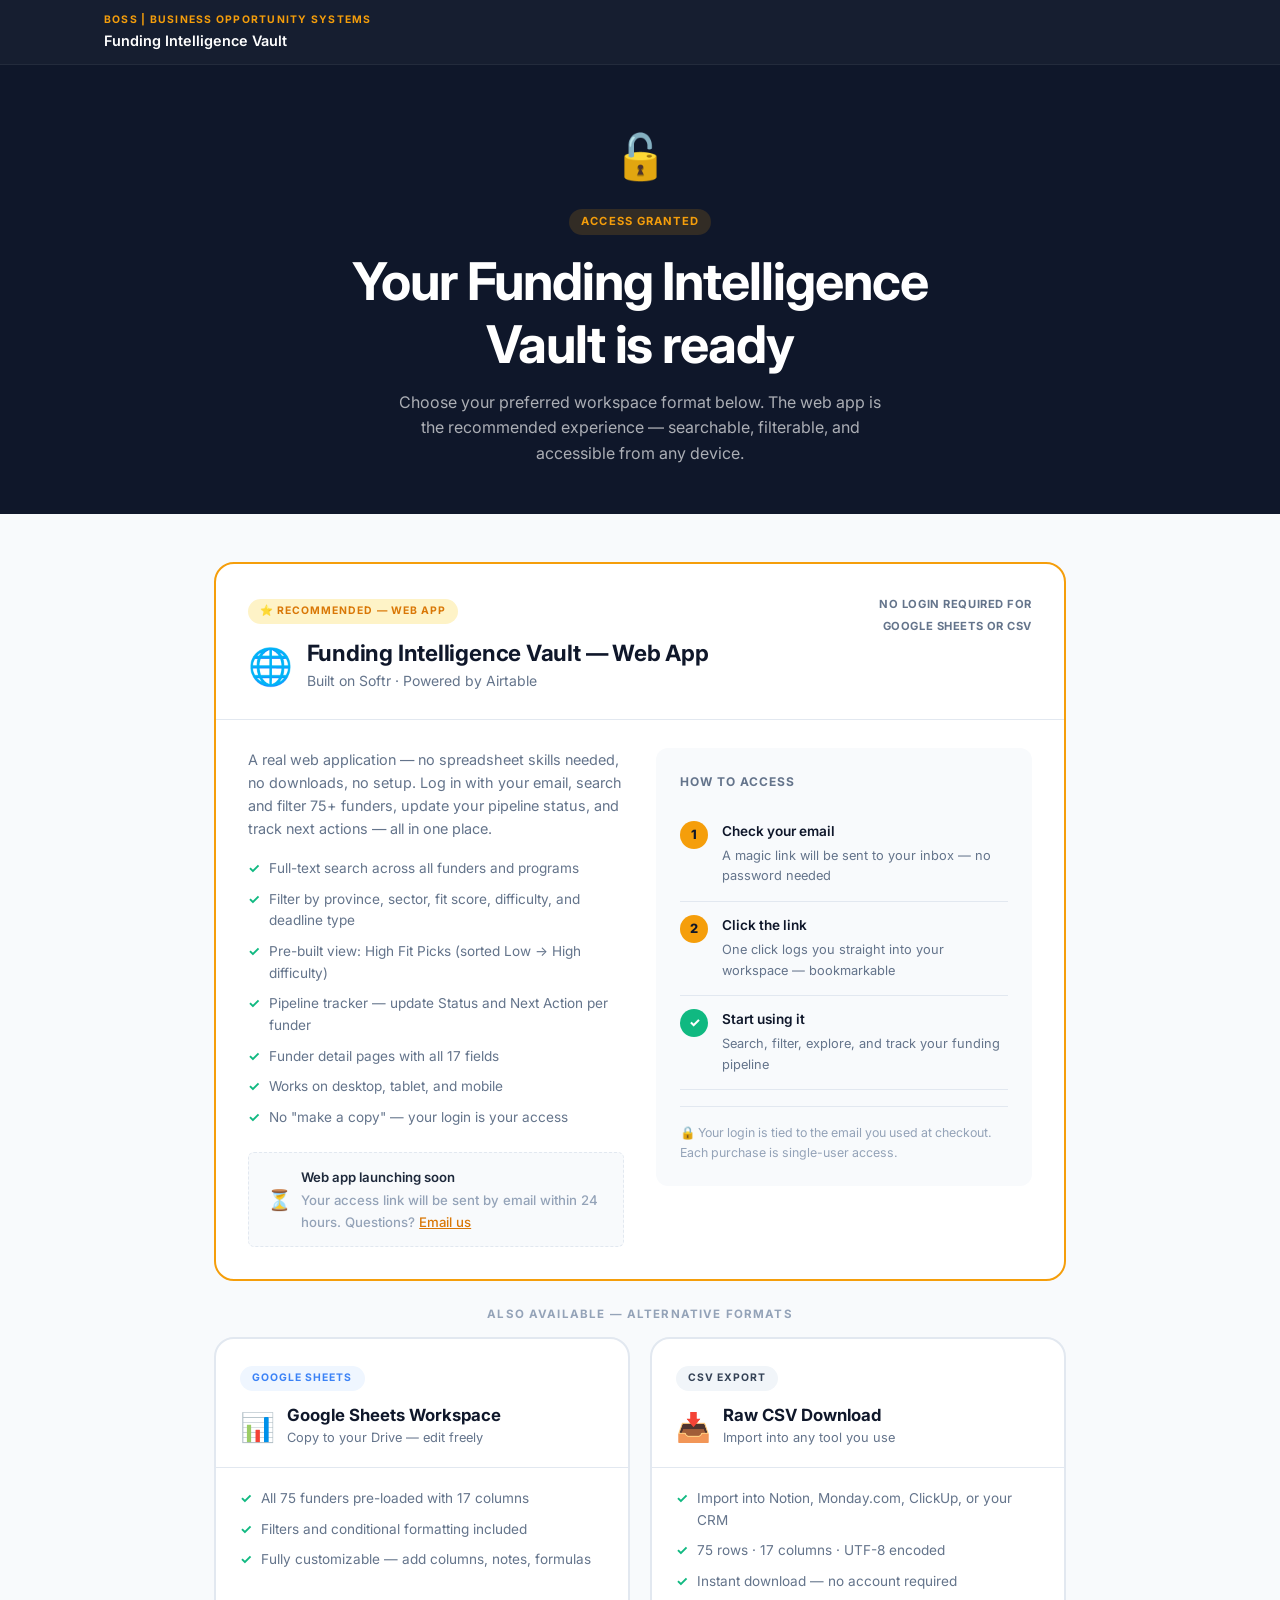
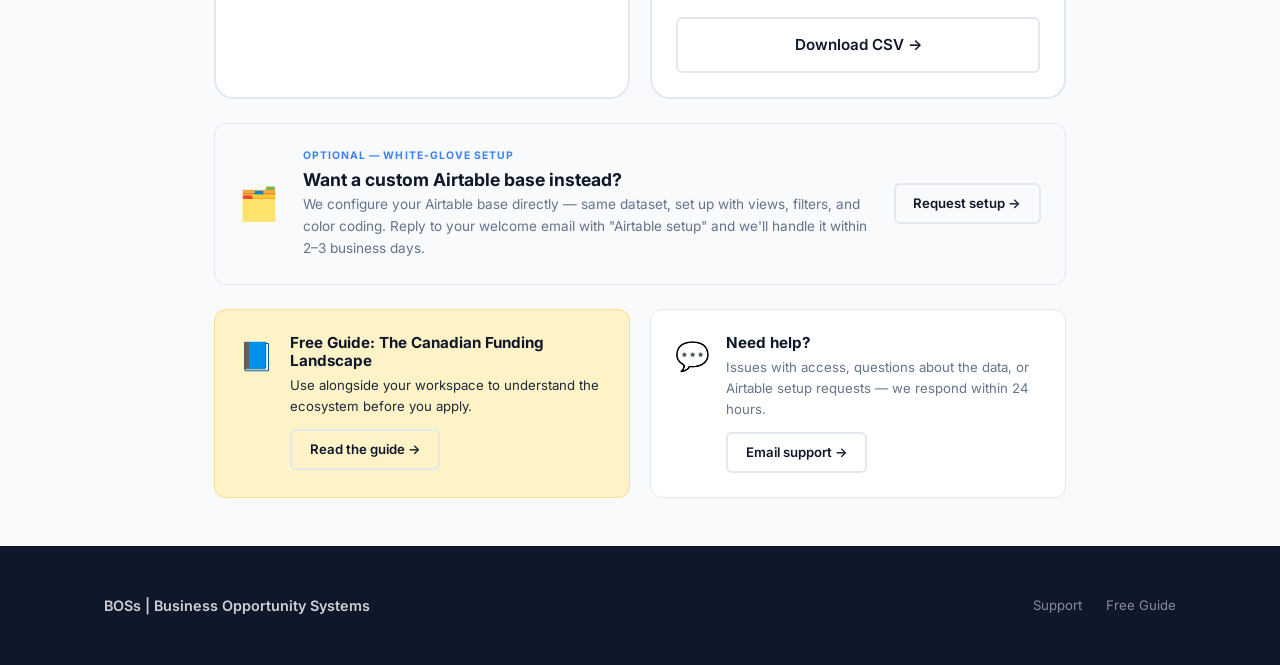
==== customer-start.html @ de68465b "Initial launch: Funding Intelligence Vault — Early Access Complete static site for BOSs | Business O" ====
<!DOCTYPE html>
<html lang="en">
<head>
  <meta charset="UTF-8" />
  <meta name="viewport" content="width=device-width, initial-scale=1.0" />
  <title>Your Workspace — Funding Intelligence Vault | BOSs</title>
  <meta name="robots" content="noindex" />
  <link rel="preconnect" href="https://fonts.googleapis.com" />
  <link rel="preconnect" href="https://fonts.gstatic.com" crossorigin />
  <link href="https://fonts.googleapis.com/css2?family=Inter:wght@400;500;600;700;800&display=swap" rel="stylesheet" />
  <link rel="stylesheet" href="assets/style.css" />
  <style>
    .access-card {
      background: #fff;
      border-radius: var(--radius-lg);
      border: 2px solid var(--border);
      overflow: hidden;
      transition: box-shadow .2s ease, transform .2s ease;
    }
    .access-card:hover { box-shadow: var(--shadow-lg); transform: translateY(-2px); }
    .access-card.featured { border-color: var(--amber); }
    .access-card-header {
      padding: 2rem 2rem 1.5rem;
      border-bottom: 1px solid var(--border);
    }
    .access-card-body { padding: 1.75rem 2rem 2rem; }
    .platform-tag {
      display: inline-flex;
      align-items: center;
      gap: .4rem;
      font-size: .65rem;
      font-weight: 700;
      letter-spacing: .1em;
      text-transform: uppercase;
      padding: .25rem .75rem;
      border-radius: 100px;
      margin-bottom: .85rem;
    }
    .tag-primary   { background: var(--amber-lt); color: var(--amber-dk); }
    .tag-secondary { background: #EFF6FF; color: var(--blue); }
    .tag-backup    { background: #F1F5F9; color: var(--navy-soft); }
    .feature-list {
      display: flex;
      flex-direction: column;
      gap: .55rem;
      margin: 1.1rem 0 1.5rem;
    }
    .feature-list li {
      display: flex;
      align-items: flex-start;
      gap: .55rem;
      font-size: .85rem;
      color: var(--muted);
      list-style: none;
    }
    .feature-list li::before {
      content: '✓';
      color: var(--green);
      font-weight: 700;
      flex-shrink: 0;
    }
    .step-badge {
      display: inline-flex;
      align-items: center;
      justify-content: center;
      width: 28px; height: 28px;
      border-radius: 50%;
      font-size: .8rem;
      font-weight: 800;
      flex-shrink: 0;
    }
    .how-step {
      display: flex;
      align-items: flex-start;
      gap: .85rem;
      padding: .85rem 0;
      border-bottom: 1px solid var(--border);
    }
    .how-step:last-child { border-bottom: none; }
    .coming-soon-state {
      display: none;
      align-items: center;
      gap: .6rem;
      padding: .85rem 1.1rem;
      background: var(--bg);
      border: 1.5px dashed var(--border);
      border-radius: var(--radius-sm);
      font-size: .825rem;
      color: var(--light);
      font-weight: 500;
    }
  </style>
</head>
<body id="customer-start-page">

<!-- Nav -->
<nav class="nav">
  <div class="container nav-inner">
    <a href="index.html" class="nav-brand">
      <span class="nav-brand-name">BOSs | Business Opportunity Systems</span>
      <span class="nav-product">Funding Intelligence Vault</span>
    </a>
  </div>
</nav>

<!-- Hero -->
<section style="background:var(--navy); padding:3.5rem 0 3rem; text-align:center;">
  <div class="container" style="max-width:680px;">
    <div style="font-size:2.75rem; margin-bottom:1rem;">🔓</div>
    <div class="label" style="background:rgba(245,158,11,.15); color:var(--amber);">Access granted</div>
    <h1 style="color:#fff; margin-bottom:.85rem;">Your Funding Intelligence Vault is ready</h1>
    <p style="color:rgba(255,255,255,.65); font-size:1rem; max-width:500px; margin:0 auto;">
      Choose your preferred workspace format below. The web app is the recommended experience — searchable, filterable, and accessible from any device.
    </p>
  </div>
</section>

<!-- Access options -->
<section class="section-sm">
  <div class="container" style="max-width:900px;">

    <!-- ── PRIMARY: Softr Web App ──────────────────────────── -->
    <div id="softr-option" class="access-card featured" style="margin-bottom:1.5rem;">
      <div class="access-card-header">
        <div style="display:flex; align-items:flex-start; justify-content:space-between; gap:1rem; flex-wrap:wrap;">
          <div>
            <span class="platform-tag tag-primary">⭐ Recommended — Web App</span>
            <div style="display:flex; align-items:center; gap:.85rem;">
              <span style="font-size:2.25rem;">🌐</span>
              <div>
                <h2 style="margin:0; font-size:1.4rem;">Funding Intelligence Vault — Web App</h2>
                <p style="margin:.2rem 0 0; font-size:.875rem;">Built on Softr · Powered by Airtable</p>
              </div>
            </div>
          </div>
          <div style="text-align:right; flex-shrink:0;">
            <div style="font-size:.7rem; font-weight:700; color:var(--muted); letter-spacing:.05em; text-transform:uppercase; margin-bottom:.2rem;">No login required for</div>
            <div style="font-size:.7rem; font-weight:700; color:var(--muted); letter-spacing:.05em; text-transform:uppercase;">Google Sheets or CSV</div>
          </div>
        </div>
      </div>
      <div class="access-card-body">
        <div style="display:grid; grid-template-columns:1fr 1fr; gap:2rem; align-items:start;">
          <div>
            <p style="font-size:.9rem; margin-bottom:1rem;">A real web application — no spreadsheet skills needed, no downloads, no setup. Log in with your email, search and filter 75+ funders, update your pipeline status, and track next actions — all in one place.</p>
            <ul class="feature-list">
              <li>Full-text search across all funders and programs</li>
              <li>Filter by province, sector, fit score, difficulty, and deadline type</li>
              <li>Pre-built view: High Fit Picks (sorted Low → High difficulty)</li>
              <li>Pipeline tracker — update Status and Next Action per funder</li>
              <li>Funder detail pages with all 17 fields</li>
              <li>Works on desktop, tablet, and mobile</li>
              <li>No "make a copy" — your login is your access</li>
            </ul>

            <!-- App URL button — shown when configured -->
            <div id="softr-btn-wrap" data-optional style="display:none;">
              <a id="softr-btn" href="#" class="btn btn-primary btn-lg" style="width:100%; justify-content:center;" data-config-href="softrAppUrl" data-external>
                Open Web App →
              </a>
            </div>

            <!-- Coming soon state — shown when not yet configured -->
            <div id="softr-coming-soon" class="coming-soon-state" style="display:flex;">
              <span style="font-size:1.25rem;">⏳</span>
              <div>
                <div style="font-weight:600; color:var(--navy-mid); margin-bottom:.15rem;">Web app launching soon</div>
                <div>Your access link will be sent by email within 24 hours. Questions? <a href="mailto:subscribe@itsdigitally.com" style="color:var(--amber-dk); text-decoration:underline;">Email us</a></div>
              </div>
            </div>
          </div>

          <!-- How it works -->
          <div style="background:var(--bg); border-radius:var(--radius); padding:1.5rem;">
            <div style="font-size:.75rem; font-weight:700; letter-spacing:.08em; text-transform:uppercase; color:var(--muted); margin-bottom:1rem;">How to access</div>
            <div class="how-step">
              <div class="step-badge" style="background:var(--amber); color:var(--navy);">1</div>
              <div>
                <div style="font-size:.85rem; font-weight:600; color:var(--navy); margin-bottom:.2rem;">Check your email</div>
                <div style="font-size:.8rem; color:var(--muted);">A magic link will be sent to your inbox — no password needed</div>
              </div>
            </div>
            <div class="how-step">
              <div class="step-badge" style="background:var(--amber); color:var(--navy);">2</div>
              <div>
                <div style="font-size:.85rem; font-weight:600; color:var(--navy); margin-bottom:.2rem;">Click the link</div>
                <div style="font-size:.8rem; color:var(--muted);">One click logs you straight into your workspace — bookmarkable</div>
              </div>
            </div>
            <div class="how-step">
              <div class="step-badge" style="background:var(--green); color:#fff;">✓</div>
              <div>
                <div style="font-size:.85rem; font-weight:600; color:var(--navy); margin-bottom:.2rem;">Start using it</div>
                <div style="font-size:.8rem; color:var(--muted);">Search, filter, explore, and track your funding pipeline</div>
              </div>
            </div>
            <div style="margin-top:1rem; padding-top:1rem; border-top:1px solid var(--border); font-size:.775rem; color:var(--light);">
              🔒 Your login is tied to the email you used at checkout. Each purchase is single-user access.
            </div>
          </div>
        </div>
      </div>
    </div>

    <!-- ── SECONDARY OPTIONS ─────────────────────────────── -->
    <div style="margin-bottom:.85rem;">
      <div style="font-size:.72rem; font-weight:700; letter-spacing:.1em; text-transform:uppercase; color:var(--light); text-align:center;">
        Also available — alternative formats
      </div>
    </div>

    <div class="grid-2" style="gap:1.25rem; margin-bottom:1.5rem;">

      <!-- Google Sheets -->
      <div class="access-card" data-optional>
        <div class="access-card-header" style="padding:1.5rem 1.5rem 1.1rem;">
          <span class="platform-tag tag-secondary">Google Sheets</span>
          <div style="display:flex; align-items:center; gap:.75rem;">
            <span style="font-size:1.75rem;">📊</span>
            <div>
              <h3 style="margin:0; font-size:1.05rem;">Google Sheets Workspace</h3>
              <p style="margin:.15rem 0 0; font-size:.8rem;">Copy to your Drive — edit freely</p>
            </div>
          </div>
        </div>
        <div class="access-card-body" style="padding:1.25rem 1.5rem 1.5rem;">
          <ul class="feature-list" style="margin-top:0;">
            <li>All 75 funders pre-loaded with 17 columns</li>
            <li>Filters and conditional formatting included</li>
            <li>Fully customizable — add columns, notes, formulas</li>
          </ul>
          <div data-optional>
            <a id="sheets-btn" href="#" class="btn btn-secondary btn-full" data-config-href="sheetsTemplateUrl" data-external>
              Open Google Sheets →
            </a>
            <div class="coming-soon-label hidden" style="text-align:center; margin-top:.5rem;">Link coming soon — check email</div>
          </div>
        </div>
      </div>

      <!-- CSV -->
      <div class="access-card">
        <div class="access-card-header" style="padding:1.5rem 1.5rem 1.1rem;">
          <span class="platform-tag tag-backup">CSV Export</span>
          <div style="display:flex; align-items:center; gap:.75rem;">
            <span style="font-size:1.75rem;">📥</span>
            <div>
              <h3 style="margin:0; font-size:1.05rem;">Raw CSV Download</h3>
              <p style="margin:.15rem 0 0; font-size:.8rem;">Import into any tool you use</p>
            </div>
          </div>
        </div>
        <div class="access-card-body" style="padding:1.25rem 1.5rem 1.5rem;">
          <ul class="feature-list" style="margin-top:0;">
            <li>Import into Notion, Monday.com, ClickUp, or your CRM</li>
            <li>75 rows · 17 columns · UTF-8 encoded</li>
            <li>Instant download — no account required</li>
          </ul>
          <a href="funding-intelligence-vault-template.csv" class="btn btn-secondary btn-full" data-csv-download download>
            Download CSV →
          </a>
        </div>
      </div>
    </div>

    <!-- Airtable white-glove -->
    <div style="background:var(--bg); border:1px solid var(--border); border-radius:var(--radius); padding:1.5rem; display:flex; gap:1.5rem; align-items:center; flex-wrap:wrap; margin-bottom:1.5rem;">
      <div style="font-size:2rem; flex-shrink:0;">🗂️</div>
      <div style="flex:1; min-width:200px;">
        <div style="font-size:.65rem; font-weight:700; letter-spacing:.1em; text-transform:uppercase; color:var(--blue); margin-bottom:.25rem;">Optional — White-Glove Setup</div>
        <h4 style="margin-bottom:.3rem;">Want a custom Airtable base instead?</h4>
        <p style="font-size:.85rem; margin:0;">We configure your Airtable base directly — same dataset, set up with views, filters, and color coding. Reply to your welcome email with "Airtable setup" and we'll handle it within 2–3 business days.</p>
      </div>
      <a href="mailto:subscribe@itsdigitally.com?subject=Airtable%20Setup%20Request" class="btn btn-secondary btn-sm" style="flex-shrink:0;" data-external>Request setup →</a>
    </div>

    <!-- Free guide + support -->
    <div class="grid-2" style="gap:1.25rem;">
      <div style="background:var(--amber-lt); border:1px solid rgba(245,158,11,.25); border-radius:var(--radius); padding:1.5rem; display:flex; gap:1rem; align-items:flex-start;">
        <span style="font-size:1.75rem; flex-shrink:0;">📘</span>
        <div>
          <h4 style="margin-bottom:.3rem; font-size:.95rem;">Free Guide: The Canadian Funding Landscape</h4>
          <p style="font-size:.825rem; color:var(--navy-mid); margin-bottom:.75rem;">Use alongside your workspace to understand the ecosystem before you apply.</p>
          <a href="guide-full.html" class="btn btn-secondary btn-sm">Read the guide →</a>
        </div>
      </div>
      <div style="background:#fff; border:1px solid var(--border); border-radius:var(--radius); padding:1.5rem; display:flex; gap:1rem; align-items:flex-start;">
        <span style="font-size:1.75rem; flex-shrink:0;">💬</span>
        <div>
          <h4 style="margin-bottom:.3rem; font-size:.95rem;">Need help?</h4>
          <p style="font-size:.825rem; margin-bottom:.75rem;">Issues with access, questions about the data, or Airtable setup requests — we respond within 24 hours.</p>
          <a href="mailto:subscribe@itsdigitally.com" class="btn btn-secondary btn-sm" data-external>Email support →</a>
        </div>
      </div>
    </div>

  </div>
</section>

<!-- Footer -->
<footer class="footer">
  <div class="container footer-inner">
    <div class="footer-brand">BOSs | Business Opportunity Systems</div>
    <div class="footer-links">
      <a href="mailto:subscribe@itsdigitally.com">Support</a>
      <a href="guide-full.html">Free Guide</a>
    </div>
  </div>
</footer>

<script src="config.js"></script>
<script src="assets/site.js"></script>
<script>
  // Softr-specific UI logic
  (function () {
    document.addEventListener('DOMContentLoaded', function () {
      const url = typeof SITE_CONFIG !== 'undefined' ? SITE_CONFIG.softrAppUrl : '';
      const btnWrap = document.getElementById('softr-btn-wrap');
      const comingSoon = document.getElementById('softr-coming-soon');

      if (url && url.trim() !== '') {
        // Show the button, hide coming soon
        if (btnWrap) btnWrap.style.display = 'block';
        if (comingSoon) comingSoon.style.display = 'none';
        const btn = document.getElementById('softr-btn');
        if (btn) {
          btn.href = url;
          btn.setAttribute('target', '_blank');
          btn.setAttribute('rel', 'noopener noreferrer');
        }
      } else {
        // Show coming soon, hide button
        if (btnWrap) btnWrap.style.display = 'none';
        if (comingSoon) comingSoon.style.display = 'flex';
      }

      // Google Sheets button
      const sheetsUrl = typeof SITE_CONFIG !== 'undefined' ? SITE_CONFIG.sheetsTemplateUrl : '';
      const sheetsBtn = document.getElementById('sheets-btn');
      if (sheetsBtn) {
        if (sheetsUrl && sheetsUrl.trim() !== '') {
          sheetsBtn.href = sheetsUrl;
          sheetsBtn.setAttribute('target', '_blank');
          sheetsBtn.classList.remove('hidden');
          sheetsBtn.nextElementSibling?.classList.add('hidden');
        } else {
          sheetsBtn.classList.add('hidden');
          sheetsBtn.nextElementSibling?.classList.remove('hidden');
        }
      }
    });
  })();
</script>
</body>
</html>
---- assets/style.css ----
/* =========================================================
   BOSs | Funding Intelligence Vault — Design System
   ========================================================= */

/* ── Reset & Base ── */
*, *::before, *::after { box-sizing: border-box; margin: 0; padding: 0; }

:root {
  --navy:      #0F172A;
  --navy-mid:  #1E293B;
  --navy-soft: #334155;
  --amber:     #F59E0B;
  --amber-dk:  #D97706;
  --amber-lt:  #FEF3C7;
  --blue:      #3B82F6;
  --blue-dk:   #1D4ED8;
  --green:     #10B981;
  --red:       #EF4444;
  --bg:        #F8FAFC;
  --bg-white:  #FFFFFF;
  --card:      #FFFFFF;
  --border:    #E2E8F0;
  --text:      #1E293B;
  --muted:     #64748B;
  --light:     #94A3B8;

  --radius-sm: 6px;
  --radius:    12px;
  --radius-lg: 20px;
  --shadow-sm: 0 1px 3px rgba(0,0,0,.08), 0 1px 2px rgba(0,0,0,.06);
  --shadow:    0 4px 6px rgba(0,0,0,.07), 0 2px 4px rgba(0,0,0,.06);
  --shadow-md: 0 10px 15px rgba(0,0,0,.07), 0 4px 6px rgba(0,0,0,.05);
  --shadow-lg: 0 20px 25px rgba(0,0,0,.08), 0 10px 10px rgba(0,0,0,.04);

  --font-sans: 'Inter', -apple-system, BlinkMacSystemFont, 'Segoe UI', sans-serif;
  --max-w:     1120px;
  --transition: .2s ease;
}

html { scroll-behavior: smooth; font-size: 16px; }

body {
  font-family: var(--font-sans);
  color: var(--text);
  background: var(--bg);
  line-height: 1.6;
  -webkit-font-smoothing: antialiased;
}

img { max-width: 100%; display: block; }
a { color: inherit; text-decoration: none; }

/* ── Typography ── */
h1, h2, h3, h4, h5 {
  font-weight: 700;
  line-height: 1.2;
  color: var(--navy);
}
h1 { font-size: clamp(2rem, 5vw, 3.25rem); letter-spacing: -.02em; }
h2 { font-size: clamp(1.5rem, 3.5vw, 2.25rem); letter-spacing: -.01em; }
h3 { font-size: clamp(1.15rem, 2.5vw, 1.5rem); }
h4 { font-size: 1.1rem; }
p  { color: var(--muted); }

.text-center { text-align: center; }
.text-white  { color: #fff !important; }
.text-navy   { color: var(--navy); }
.text-amber  { color: var(--amber-dk); }
.text-green  { color: var(--green); }
.text-muted  { color: var(--muted); }

.label {
  display: inline-block;
  font-size: .7rem;
  font-weight: 700;
  letter-spacing: .1em;
  text-transform: uppercase;
  color: var(--amber-dk);
  background: var(--amber-lt);
  padding: .25rem .75rem;
  border-radius: 100px;
  margin-bottom: 1rem;
}

/* ── Layout ── */
.container { width: 100%; max-width: var(--max-w); margin: 0 auto; padding: 0 1.5rem; }
.section   { padding: 5rem 0; }
.section-sm { padding: 3rem 0; }

.grid-2 { display: grid; grid-template-columns: repeat(2, 1fr); gap: 2rem; }
.grid-3 { display: grid; grid-template-columns: repeat(3, 1fr); gap: 1.5rem; }
.grid-4 { display: grid; grid-template-columns: repeat(4, 1fr); gap: 1.25rem; }

@media (max-width: 900px) {
  .grid-4 { grid-template-columns: repeat(2, 1fr); }
  .grid-3 { grid-template-columns: repeat(2, 1fr); }
}
@media (max-width: 640px) {
  .grid-2, .grid-3, .grid-4 { grid-template-columns: 1fr; }
  .section { padding: 3.5rem 0; }
}

/* ── Nav ── */
.nav {
  position: sticky;
  top: 0;
  z-index: 100;
  background: rgba(15,23,42,.97);
  backdrop-filter: blur(12px);
  border-bottom: 1px solid rgba(255,255,255,.06);
}
.nav-inner {
  display: flex;
  align-items: center;
  justify-content: space-between;
  height: 64px;
}
.nav-brand {
  display: flex;
  flex-direction: column;
  gap: 1px;
}
.nav-brand-name {
  font-size: .65rem;
  font-weight: 700;
  letter-spacing: .12em;
  text-transform: uppercase;
  color: var(--amber);
}
.nav-product {
  font-size: .9rem;
  font-weight: 600;
  color: #fff;
}
.nav-links {
  display: flex;
  gap: 2rem;
  list-style: none;
}
.nav-links a {
  font-size: .85rem;
  font-weight: 500;
  color: rgba(255,255,255,.7);
  transition: color var(--transition);
}
.nav-links a:hover { color: #fff; }
.nav-cta {
  font-size: .85rem;
  font-weight: 600;
  color: var(--navy) !important;
  background: var(--amber);
  padding: .5rem 1.25rem;
  border-radius: var(--radius-sm);
  transition: background var(--transition);
}
.nav-cta:hover { background: var(--amber-dk) !important; color: #fff !important; }

@media (max-width: 768px) {
  .nav-links { display: none; }
}

/* ── Buttons ── */
.btn {
  display: inline-flex;
  align-items: center;
  gap: .5rem;
  padding: .875rem 2rem;
  font-size: .95rem;
  font-weight: 600;
  border-radius: var(--radius-sm);
  border: 2px solid transparent;
  cursor: pointer;
  transition: all var(--transition);
  text-decoration: none;
  white-space: nowrap;
}
.btn-primary {
  background: var(--amber);
  color: var(--navy);
  border-color: var(--amber);
}
.btn-primary:hover {
  background: var(--amber-dk);
  border-color: var(--amber-dk);
  transform: translateY(-1px);
  box-shadow: 0 8px 20px rgba(245,158,11,.3);
}
.btn-secondary {
  background: transparent;
  color: var(--navy);
  border-color: var(--border);
}
.btn-secondary:hover {
  border-color: var(--navy);
  background: var(--navy);
  color: #fff;
}
.btn-outline-white {
  background: transparent;
  color: #fff;
  border-color: rgba(255,255,255,.3);
}
.btn-outline-white:hover {
  border-color: #fff;
  background: rgba(255,255,255,.1);
}
.btn-ghost {
  background: rgba(255,255,255,.08);
  color: rgba(255,255,255,.85);
  border-color: rgba(255,255,255,.12);
}
.btn-ghost:hover {
  background: rgba(255,255,255,.14);
  color: #fff;
}
.btn-lg { padding: 1.1rem 2.5rem; font-size: 1.05rem; }
.btn-sm { padding: .5rem 1.1rem; font-size: .825rem; }
.btn-full { width: 100%; justify-content: center; }
.btn:disabled, .btn[disabled] {
  opacity: .5;
  cursor: not-allowed;
  transform: none !important;
  box-shadow: none !important;
}

/* ── Cards ── */
.card {
  background: var(--card);
  border-radius: var(--radius);
  border: 1px solid var(--border);
  padding: 1.75rem;
  box-shadow: var(--shadow-sm);
  transition: box-shadow var(--transition), transform var(--transition);
}
.card:hover { box-shadow: var(--shadow-md); transform: translateY(-2px); }
.card-icon {
  width: 48px;
  height: 48px;
  border-radius: var(--radius-sm);
  background: var(--amber-lt);
  display: flex;
  align-items: center;
  justify-content: center;
  font-size: 1.4rem;
  margin-bottom: 1rem;
}
.card-title { font-size: 1.05rem; font-weight: 700; margin-bottom: .4rem; color: var(--navy); }
.card-text  { font-size: .875rem; color: var(--muted); line-height: 1.6; }

/* ── Hero ── */
.hero {
  background: linear-gradient(135deg, var(--navy) 0%, #162032 60%, #1a2744 100%);
  color: #fff;
  padding: 6rem 0 5rem;
  position: relative;
  overflow: hidden;
}
.hero::before {
  content: '';
  position: absolute;
  top: -30%;
  right: -10%;
  width: 600px;
  height: 600px;
  background: radial-gradient(circle, rgba(245,158,11,.12) 0%, transparent 65%);
  pointer-events: none;
}
.hero-badge {
  display: inline-flex;
  align-items: center;
  gap: .5rem;
  font-size: .75rem;
  font-weight: 700;
  letter-spacing: .1em;
  text-transform: uppercase;
  color: var(--amber);
  background: rgba(245,158,11,.12);
  border: 1px solid rgba(245,158,11,.25);
  padding: .35rem 1rem;
  border-radius: 100px;
  margin-bottom: 1.5rem;
}
.hero h1 { color: #fff; margin-bottom: 1.25rem; }
.hero h1 span { color: var(--amber); }
.hero-sub {
  font-size: clamp(1rem, 2vw, 1.2rem);
  color: rgba(255,255,255,.72);
  max-width: 580px;
  margin-bottom: 2rem;
  line-height: 1.65;
}
.hero-actions {
  display: flex;
  gap: 1rem;
  flex-wrap: wrap;
  margin-bottom: 2.5rem;
}
.hero-social-proof {
  display: flex;
  align-items: center;
  gap: 1.5rem;
  flex-wrap: wrap;
}
.proof-item {
  display: flex;
  align-items: center;
  gap: .4rem;
  font-size: .8rem;
  color: rgba(255,255,255,.6);
}
.proof-item svg { color: var(--green); }

/* ── Hero Preview Card ── */
.hero-preview {
  background: rgba(255,255,255,.05);
  border: 1px solid rgba(255,255,255,.1);
  border-radius: var(--radius);
  padding: 1.5rem;
  backdrop-filter: blur(8px);
}
.preview-header {
  display: flex;
  align-items: center;
  gap: .5rem;
  margin-bottom: 1rem;
  padding-bottom: 1rem;
  border-bottom: 1px solid rgba(255,255,255,.08);
}
.preview-dot { width: 10px; height: 10px; border-radius: 50%; }
.preview-row {
  display: grid;
  grid-template-columns: 2fr 1.2fr 1fr .8fr;
  gap: .5rem;
  padding: .5rem;
  border-radius: var(--radius-sm);
  font-size: .72rem;
}
.preview-row.header-row {
  background: rgba(245,158,11,.1);
  color: var(--amber);
  font-weight: 700;
  letter-spacing: .05em;
}
.preview-row.data-row {
  color: rgba(255,255,255,.75);
  border-bottom: 1px solid rgba(255,255,255,.05);
}
.preview-row.data-row:last-child { border-bottom: none; }
.badge-fit {
  display: inline-block;
  padding: .1rem .45rem;
  border-radius: 4px;
  font-size: .65rem;
  font-weight: 700;
}
.badge-high  { background: rgba(16,185,129,.15); color: #34D399; }
.badge-med   { background: rgba(245,158,11,.15); color: var(--amber); }
.badge-low   { background: rgba(239,68,68,.15);  color: #F87171; }

/* ── Problem/Solution ── */
.problem-bg { background: var(--navy); color: #fff; }
.problem-bg h2 { color: #fff; }
.problem-bg p  { color: rgba(255,255,255,.65); }
.vs-divider {
  text-align: center;
  position: relative;
  margin: 2.5rem 0;
}
.vs-divider::before {
  content: '';
  position: absolute;
  top: 50%;
  left: 0; right: 0;
  height: 1px;
  background: rgba(255,255,255,.1);
}
.vs-label {
  position: relative;
  display: inline-block;
  background: var(--navy);
  padding: .5rem 1.5rem;
  font-weight: 700;
  font-size: .9rem;
  color: var(--amber);
  border: 1px solid rgba(245,158,11,.3);
  border-radius: 100px;
}

/* ── What You Get ── */
.deliverable-card {
  background: var(--card);
  border: 1px solid var(--border);
  border-radius: var(--radius);
  padding: 1.5rem;
  position: relative;
  overflow: hidden;
}
.deliverable-card::before {
  content: '';
  position: absolute;
  top: 0; left: 0;
  width: 100%;
  height: 3px;
  background: linear-gradient(90deg, var(--amber), var(--amber-dk));
}
.deliverable-card.primary-card::before {
  background: linear-gradient(90deg, var(--amber), #F97316);
}
.deliverable-badge {
  position: absolute;
  top: 1rem; right: 1rem;
  font-size: .65rem;
  font-weight: 700;
  padding: .2rem .6rem;
  border-radius: 100px;
  letter-spacing: .05em;
  text-transform: uppercase;
}
.badge-primary-product { background: var(--amber-lt); color: var(--amber-dk); }
.badge-option          { background: #EFF6FF; color: var(--blue); }
.badge-bonus           { background: #ECFDF5; color: var(--green); }

/* ── Pricing ── */
.pricing-card {
  background: var(--navy);
  color: #fff;
  border-radius: var(--radius-lg);
  padding: 3rem;
  position: relative;
  overflow: hidden;
  max-width: 520px;
  margin: 0 auto;
}
.pricing-card::before {
  content: '';
  position: absolute;
  top: -50%; right: -20%;
  width: 400px; height: 400px;
  background: radial-gradient(circle, rgba(245,158,11,.15) 0%, transparent 65%);
  pointer-events: none;
}
.price-display {
  display: flex;
  align-items: baseline;
  gap: .4rem;
  margin: 1.5rem 0;
}
.price-currency { font-size: 1.5rem; font-weight: 600; color: rgba(255,255,255,.7); }
.price-amount   { font-size: 4rem; font-weight: 800; line-height: 1; color: #fff; letter-spacing: -.03em; }
.price-period   { font-size: .95rem; color: rgba(255,255,255,.5); }
.price-list {
  list-style: none;
  display: flex;
  flex-direction: column;
  gap: .75rem;
  margin: 1.75rem 0 2rem;
}
.price-list li {
  display: flex;
  align-items: flex-start;
  gap: .65rem;
  font-size: .9rem;
  color: rgba(255,255,255,.8);
}
.price-list li::before {
  content: '✓';
  color: var(--green);
  font-weight: 700;
  font-size: .9rem;
  flex-shrink: 0;
  margin-top: .05rem;
}
.guarantee {
  display: flex;
  align-items: center;
  gap: .6rem;
  margin-top: 1.25rem;
  padding: .85rem 1rem;
  background: rgba(16,185,129,.08);
  border: 1px solid rgba(16,185,129,.2);
  border-radius: var(--radius-sm);
  font-size: .82rem;
  color: rgba(255,255,255,.7);
}

/* ── FAQ ── */
.faq-item {
  background: var(--card);
  border: 1px solid var(--border);
  border-radius: var(--radius-sm);
  padding: 1.25rem 1.5rem;
  transition: border-color var(--transition);
}
.faq-item:hover { border-color: var(--amber); }
.faq-q {
  font-weight: 600;
  font-size: .95rem;
  color: var(--navy);
  margin-bottom: .5rem;
}
.faq-a { font-size: .875rem; color: var(--muted); line-height: 1.65; }

/* ── Testimonials ── */
.testimonial-card {
  background: var(--card);
  border: 1px solid var(--border);
  border-radius: var(--radius);
  padding: 1.75rem;
  box-shadow: var(--shadow-sm);
}
.testimonial-quote {
  font-size: .95rem;
  color: var(--navy-mid);
  line-height: 1.7;
  margin-bottom: 1.25rem;
  font-style: italic;
}
.testimonial-quote::before { content: '\201C'; color: var(--amber); font-size: 1.4rem; line-height: 0; vertical-align: -.3em; }
.testimonial-author { display: flex; align-items: center; gap: .75rem; }
.author-avatar {
  width: 38px; height: 38px;
  border-radius: 50%;
  background: linear-gradient(135deg, var(--navy), var(--navy-soft));
  display: flex; align-items: center; justify-content: center;
  font-weight: 700; font-size: .85rem; color: var(--amber);
}
.author-name { font-size: .875rem; font-weight: 600; color: var(--navy); }
.author-title { font-size: .775rem; color: var(--muted); }

/* ── Forms ── */
.form-section {
  background: var(--bg-white);
  border-radius: var(--radius-lg);
  border: 1px solid var(--border);
  padding: 2.5rem;
  box-shadow: var(--shadow-md);
  max-width: 560px;
  margin: 0 auto;
}
.form-group { margin-bottom: 1.25rem; }
.form-label {
  display: block;
  font-size: .825rem;
  font-weight: 600;
  color: var(--navy-mid);
  margin-bottom: .4rem;
}
.form-label span { color: var(--amber-dk); }
.form-control {
  width: 100%;
  padding: .75rem 1rem;
  font-size: .9rem;
  font-family: var(--font-sans);
  border: 1.5px solid var(--border);
  border-radius: var(--radius-sm);
  color: var(--text);
  background: var(--bg);
  transition: border-color var(--transition), box-shadow var(--transition);
  outline: none;
}
.form-control:focus {
  border-color: var(--amber);
  box-shadow: 0 0 0 3px rgba(245,158,11,.12);
  background: #fff;
}
.form-control::placeholder { color: var(--light); }
select.form-control { cursor: pointer; }
textarea.form-control { resize: vertical; min-height: 90px; }

.form-hint { font-size: .775rem; color: var(--light); margin-top: .3rem; }

/* ── Alerts / Messages ── */
.alert {
  padding: 1rem 1.25rem;
  border-radius: var(--radius-sm);
  font-size: .875rem;
  display: flex;
  align-items: flex-start;
  gap: .75rem;
  margin-bottom: 1rem;
}
.alert-warning {
  background: #FFFBEB;
  border: 1px solid #FCD34D;
  color: #92400E;
}
.alert-error {
  background: #FEF2F2;
  border: 1px solid #FECACA;
  color: #991B1B;
}
.alert-success {
  background: #ECFDF5;
  border: 1px solid #A7F3D0;
  color: #065F46;
}
.alert-info {
  background: #EFF6FF;
  border: 1px solid #BFDBFE;
  color: #1E40AF;
}

/* ── Progress Steps ── */
.steps {
  display: flex;
  align-items: center;
  gap: 0;
  margin-bottom: 2.5rem;
  overflow-x: auto;
}
.step {
  display: flex;
  align-items: center;
  gap: .5rem;
  font-size: .8rem;
  font-weight: 600;
  color: var(--light);
  white-space: nowrap;
}
.step.active { color: var(--navy); }
.step.done   { color: var(--green); }
.step-num {
  width: 28px; height: 28px;
  border-radius: 50%;
  border: 2px solid var(--border);
  display: flex; align-items: center; justify-content: center;
  font-size: .75rem;
  font-weight: 700;
}
.step.active .step-num {
  background: var(--navy);
  border-color: var(--navy);
  color: #fff;
}
.step.done .step-num {
  background: var(--green);
  border-color: var(--green);
  color: #fff;
}
.step-line {
  flex: 1;
  min-width: 32px;
  height: 2px;
  background: var(--border);
  margin: 0 .5rem;
}

/* ── Footer ── */
.footer {
  background: var(--navy);
  color: rgba(255,255,255,.5);
  padding: 3rem 0;
  font-size: .825rem;
}
.footer-inner {
  display: flex;
  align-items: center;
  justify-content: space-between;
  flex-wrap: wrap;
  gap: 1rem;
}
.footer-brand { color: rgba(255,255,255,.8); font-weight: 600; font-size: .9rem; }
.footer-links { display: flex; gap: 1.5rem; }
.footer-links a { color: rgba(255,255,255,.5); transition: color var(--transition); }
.footer-links a:hover { color: rgba(255,255,255,.9); }

/* ── Thank You / Onboarding ── */
.onboarding-hero {
  background: linear-gradient(135deg, var(--navy) 0%, #162032 100%);
  color: #fff;
  padding: 4rem 0;
  text-align: center;
}
.onboarding-hero h1 { color: #fff; margin-bottom: 1rem; }
.onboarding-hero p  { color: rgba(255,255,255,.7); max-width: 520px; margin: 0 auto; }

.action-card {
  background: var(--card);
  border: 2px solid var(--border);
  border-radius: var(--radius);
  padding: 2rem;
  text-align: center;
  transition: all var(--transition);
  cursor: pointer;
}
.action-card:hover { border-color: var(--amber); box-shadow: var(--shadow-md); transform: translateY(-2px); }
.action-card.featured { border-color: var(--amber); }
.action-card-icon { font-size: 2.5rem; margin-bottom: 1rem; }
.action-card h3   { margin-bottom: .5rem; }
.action-card p    { font-size: .875rem; margin-bottom: 1.5rem; }

/* ── Guide ── */
.guide-chapter {
  background: var(--card);
  border: 1px solid var(--border);
  border-radius: var(--radius);
  padding: 2rem;
  margin-bottom: 1.5rem;
}
.guide-chapter h3 { margin-bottom: .75rem; }
.guide-chapter p  { margin-bottom: .75rem; }
.guide-chapter ul { padding-left: 1.4rem; }
.guide-chapter ul li { color: var(--muted); font-size: .9rem; margin-bottom: .4rem; }
.chapter-num {
  display: inline-block;
  width: 32px; height: 32px;
  background: var(--amber-lt);
  color: var(--amber-dk);
  font-weight: 700;
  font-size: .85rem;
  border-radius: 50%;
  line-height: 32px;
  text-align: center;
  margin-bottom: .75rem;
}

/* ── Misc Utilities ── */
.divider {
  height: 1px;
  background: var(--border);
  margin: 2rem 0;
}
.pill {
  display: inline-block;
  padding: .2rem .65rem;
  border-radius: 100px;
  font-size: .725rem;
  font-weight: 700;
  letter-spacing: .03em;
}
.pill-navy   { background: var(--navy); color: #fff; }
.pill-amber  { background: var(--amber-lt); color: var(--amber-dk); }
.pill-green  { background: #ECFDF5; color: var(--green); }
.pill-blue   { background: #EFF6FF; color: var(--blue); }

.sr-only { position: absolute; width: 1px; height: 1px; overflow: hidden; clip: rect(0,0,0,0); }
.hidden   { display: none !important; }
.mt-1 { margin-top: .5rem; }
.mt-2 { margin-top: 1rem; }
.mt-3 { margin-top: 1.5rem; }
.mt-4 { margin-top: 2rem; }
.mb-2 { margin-bottom: 1rem; }
.mb-3 { margin-bottom: 1.5rem; }
.gap-1 { gap: .5rem; }
.gap-2 { gap: 1rem; }

/* ── Spinner ── */
.spinner {
  width: 20px; height: 20px;
  border: 2px solid rgba(255,255,255,.3);
  border-top-color: #fff;
  border-radius: 50%;
  animation: spin .7s linear infinite;
}
@keyframes spin { to { transform: rotate(360deg); } }

/* ── Section titles ── */
.section-title { margin-bottom: .75rem; }
.section-intro {
  font-size: 1.05rem;
  color: var(--muted);
  max-width: 600px;
  margin: 0 auto 3rem;
}

/* ── Sticky CTA bar ── */
.sticky-cta {
  position: fixed;
  bottom: 0; left: 0; right: 0;
  background: var(--navy);
  border-top: 1px solid rgba(255,255,255,.1);
  padding: 1rem 1.5rem;
  display: none;
  z-index: 99;
}
.sticky-cta-inner {
  max-width: var(--max-w);
  margin: 0 auto;
  display: flex;
  align-items: center;
  justify-content: space-between;
  gap: 1rem;
}
.sticky-cta-text {
  font-size: .875rem;
  color: rgba(255,255,255,.8);
  font-weight: 500;
}
@media (max-width: 640px) {
  .sticky-cta-inner { flex-direction: column; }
  .sticky-cta .btn  { width: 100%; justify-content: center; }
}

/* ── Announcement bar ── */
.announcement {
  background: var(--amber);
  color: var(--navy);
  text-align: center;
  padding: .6rem 1rem;
  font-size: .8rem;
  font-weight: 600;
}
.announcement a {
  text-decoration: underline;
  font-weight: 700;
}

/* ── Coming soon state ── */
[data-coming-soon] .btn-coming-soon {
  opacity: .5;
  pointer-events: none;
  cursor: not-allowed;
}
.coming-soon-label {
  display: inline-block;
  font-size: .7rem;
  font-weight: 700;
  color: var(--muted);
  letter-spacing: .05em;
  text-transform: uppercase;
  margin-top: .5rem;
}
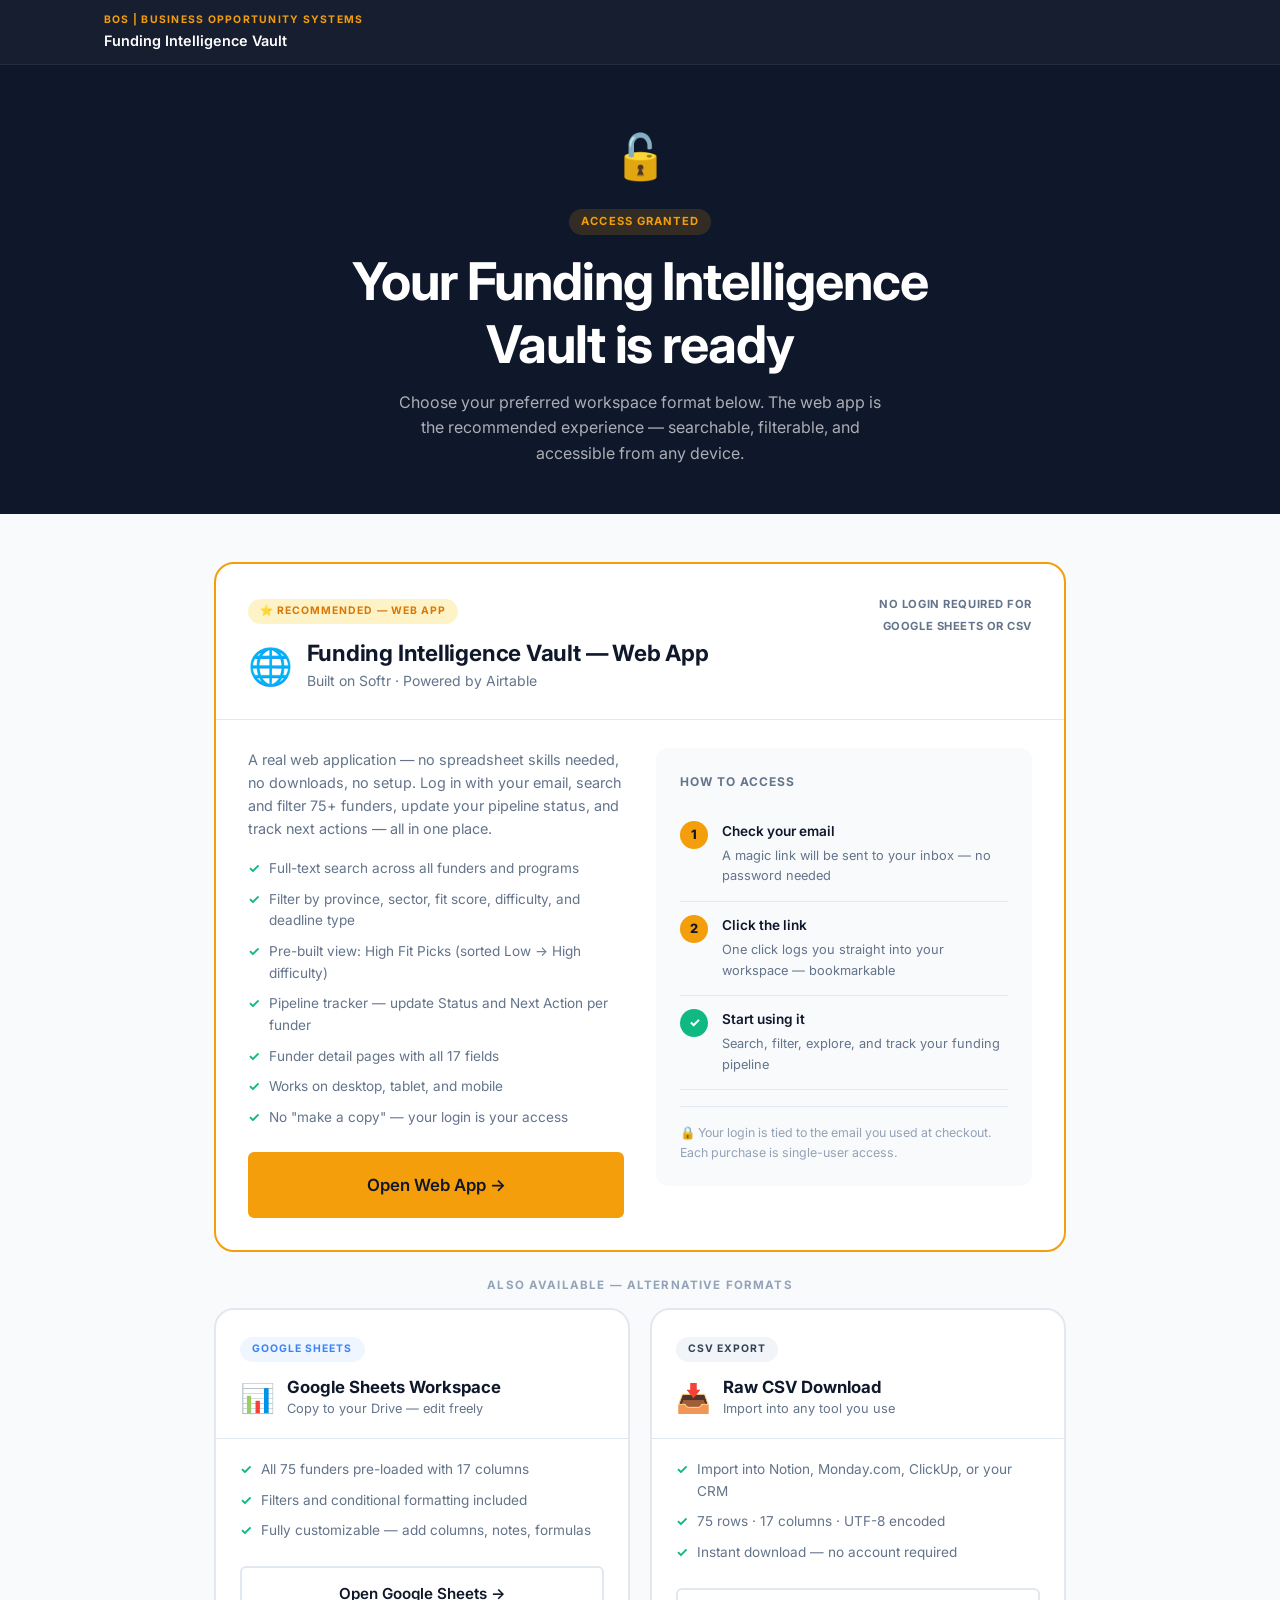
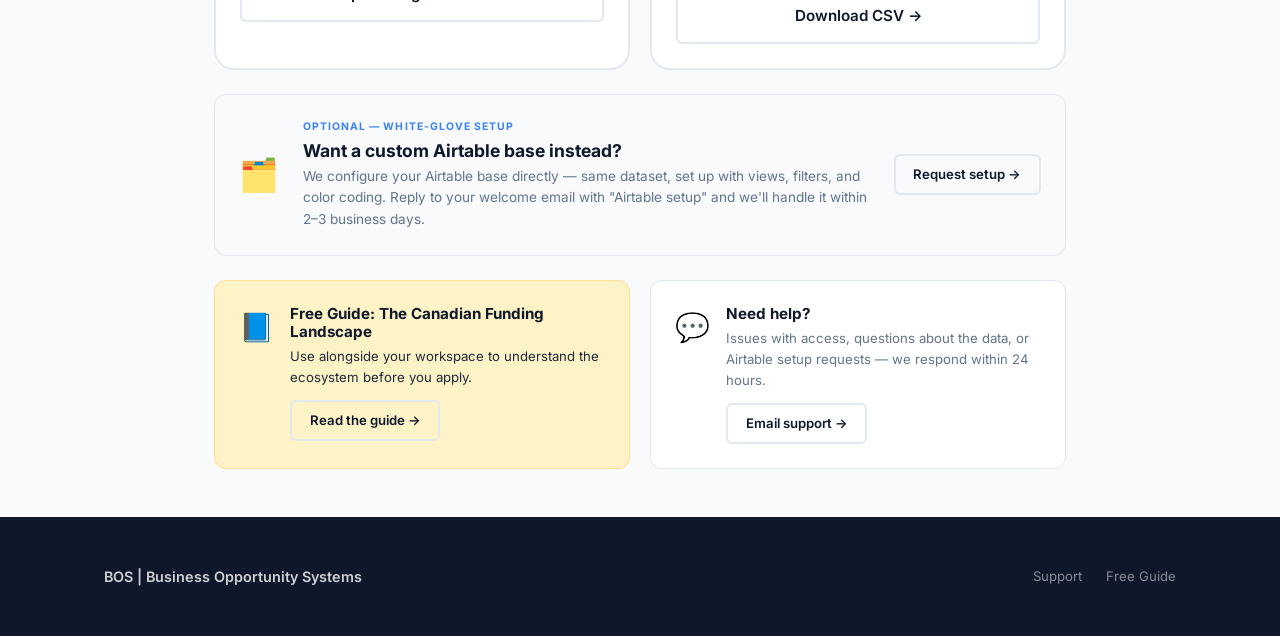
==== commit dc6a40f4: "Rebrand BOSs → BOS + premium audience section + 3 logo options - Global rename: BOSs → BOS across al" ====
--- a/customer-start.html
+++ b/customer-start.html
@@ -3,7 +3,7 @@
 <head>
   <meta charset="UTF-8" />
   <meta name="viewport" content="width=device-width, initial-scale=1.0" />
-  <title>Your Workspace — Funding Intelligence Vault | BOSs</title>
+  <title>Your Workspace — Funding Intelligence Vault | BOS</title>
   <meta name="robots" content="noindex" />
   <link rel="preconnect" href="https://fonts.googleapis.com" />
   <link rel="preconnect" href="https://fonts.gstatic.com" crossorigin />
@@ -97,7 +97,7 @@
 <nav class="nav">
   <div class="container nav-inner">
     <a href="index.html" class="nav-brand">
-      <span class="nav-brand-name">BOSs | Business Opportunity Systems</span>
+      <span class="nav-brand-name">BOS | Business Opportunity Systems</span>
       <span class="nav-product">Funding Intelligence Vault</span>
     </a>
   </div>
@@ -300,7 +300,7 @@
 <!-- Footer -->
 <footer class="footer">
   <div class="container footer-inner">
-    <div class="footer-brand">BOSs | Business Opportunity Systems</div>
+    <div class="footer-brand">BOS | Business Opportunity Systems</div>
     <div class="footer-links">
       <a href="mailto:subscribe@itsdigitally.com">Support</a>
       <a href="guide-full.html">Free Guide</a>
--- a/assets/style.css
+++ b/assets/style.css
@@ -1,5 +1,5 @@
 /* =========================================================
-   BOSs | Funding Intelligence Vault — Design System
+   BOS | Funding Intelligence Vault — Design System
    ========================================================= */
 
 /* ── Reset & Base ── */
@@ -247,6 +247,109 @@
 .card-title { font-size: 1.05rem; font-weight: 700; margin-bottom: .4rem; color: var(--navy); }
 .card-text  { font-size: .875rem; color: var(--muted); line-height: 1.6; }
 
+/* ── Audience Section (Who It's For) ── */
+.audience-section {
+  background: linear-gradient(160deg, #0a1628 0%, #0f1f3d 45%, #0d1a30 100%);
+  position: relative;
+  overflow: hidden;
+}
+.audience-section::before {
+  content: '';
+  position: absolute;
+  top: -180px; right: -180px;
+  width: 520px; height: 520px;
+  background: radial-gradient(circle, rgba(245,158,11,.12) 0%, transparent 70%);
+  pointer-events: none;
+}
+.audience-section::after {
+  content: '';
+  position: absolute;
+  bottom: -120px; left: -120px;
+  width: 400px; height: 400px;
+  background: radial-gradient(circle, rgba(59,130,246,.08) 0%, transparent 70%);
+  pointer-events: none;
+}
+.label-light {
+  color: var(--amber);
+  background: rgba(245,158,11,.12);
+  border: 1px solid rgba(245,158,11,.25);
+}
+.audience-grid {
+  display: grid;
+  grid-template-columns: repeat(3, 1fr);
+  gap: 1.5px;
+  background: rgba(255,255,255,.06);
+  border-radius: var(--radius-lg);
+  overflow: hidden;
+  margin-top: 3.5rem;
+  border: 1px solid rgba(255,255,255,.08);
+}
+.audience-card {
+  background: rgba(255,255,255,.03);
+  padding: 2.25rem 2rem;
+  position: relative;
+  transition: background var(--transition);
+}
+.audience-card:hover {
+  background: rgba(255,255,255,.065);
+}
+.audience-card:hover .audience-line {
+  width: 48px;
+  background: var(--amber);
+}
+.audience-icon {
+  width: 44px; height: 44px;
+  border-radius: 10px;
+  background: rgba(245,158,11,.12);
+  border: 1px solid rgba(245,158,11,.2);
+  display: flex;
+  align-items: center;
+  justify-content: center;
+  color: var(--amber);
+  margin-bottom: 1.5rem;
+  transition: background var(--transition), border-color var(--transition);
+}
+.audience-card:hover .audience-icon {
+  background: rgba(245,158,11,.2);
+  border-color: rgba(245,158,11,.4);
+}
+.audience-number {
+  font-size: .65rem;
+  font-weight: 700;
+  letter-spacing: .15em;
+  color: rgba(255,255,255,.25);
+  margin-bottom: .5rem;
+  font-family: var(--font-sans);
+}
+.audience-title {
+  font-size: 1rem;
+  font-weight: 700;
+  color: #fff;
+  margin-bottom: .65rem;
+  line-height: 1.3;
+}
+.audience-text {
+  font-size: .84rem;
+  color: rgba(255,255,255,.5);
+  line-height: 1.65;
+  margin: 0;
+}
+.audience-line {
+  width: 24px;
+  height: 2px;
+  background: rgba(245,158,11,.4);
+  border-radius: 2px;
+  margin-top: 1.5rem;
+  transition: width .3s ease, background .3s ease;
+}
+@media (max-width: 900px) {
+  .audience-grid { grid-template-columns: repeat(2, 1fr); }
+}
+@media (max-width: 580px) {
+  .audience-grid { grid-template-columns: 1fr; gap: 0; }
+  .audience-card { padding: 1.75rem 1.5rem; }
+}
+
 /* ── Hero ── */
 .hero {
   background: linear-gradient(135deg, var(--navy) 0%, #162032 60%, #1a2744 100%);
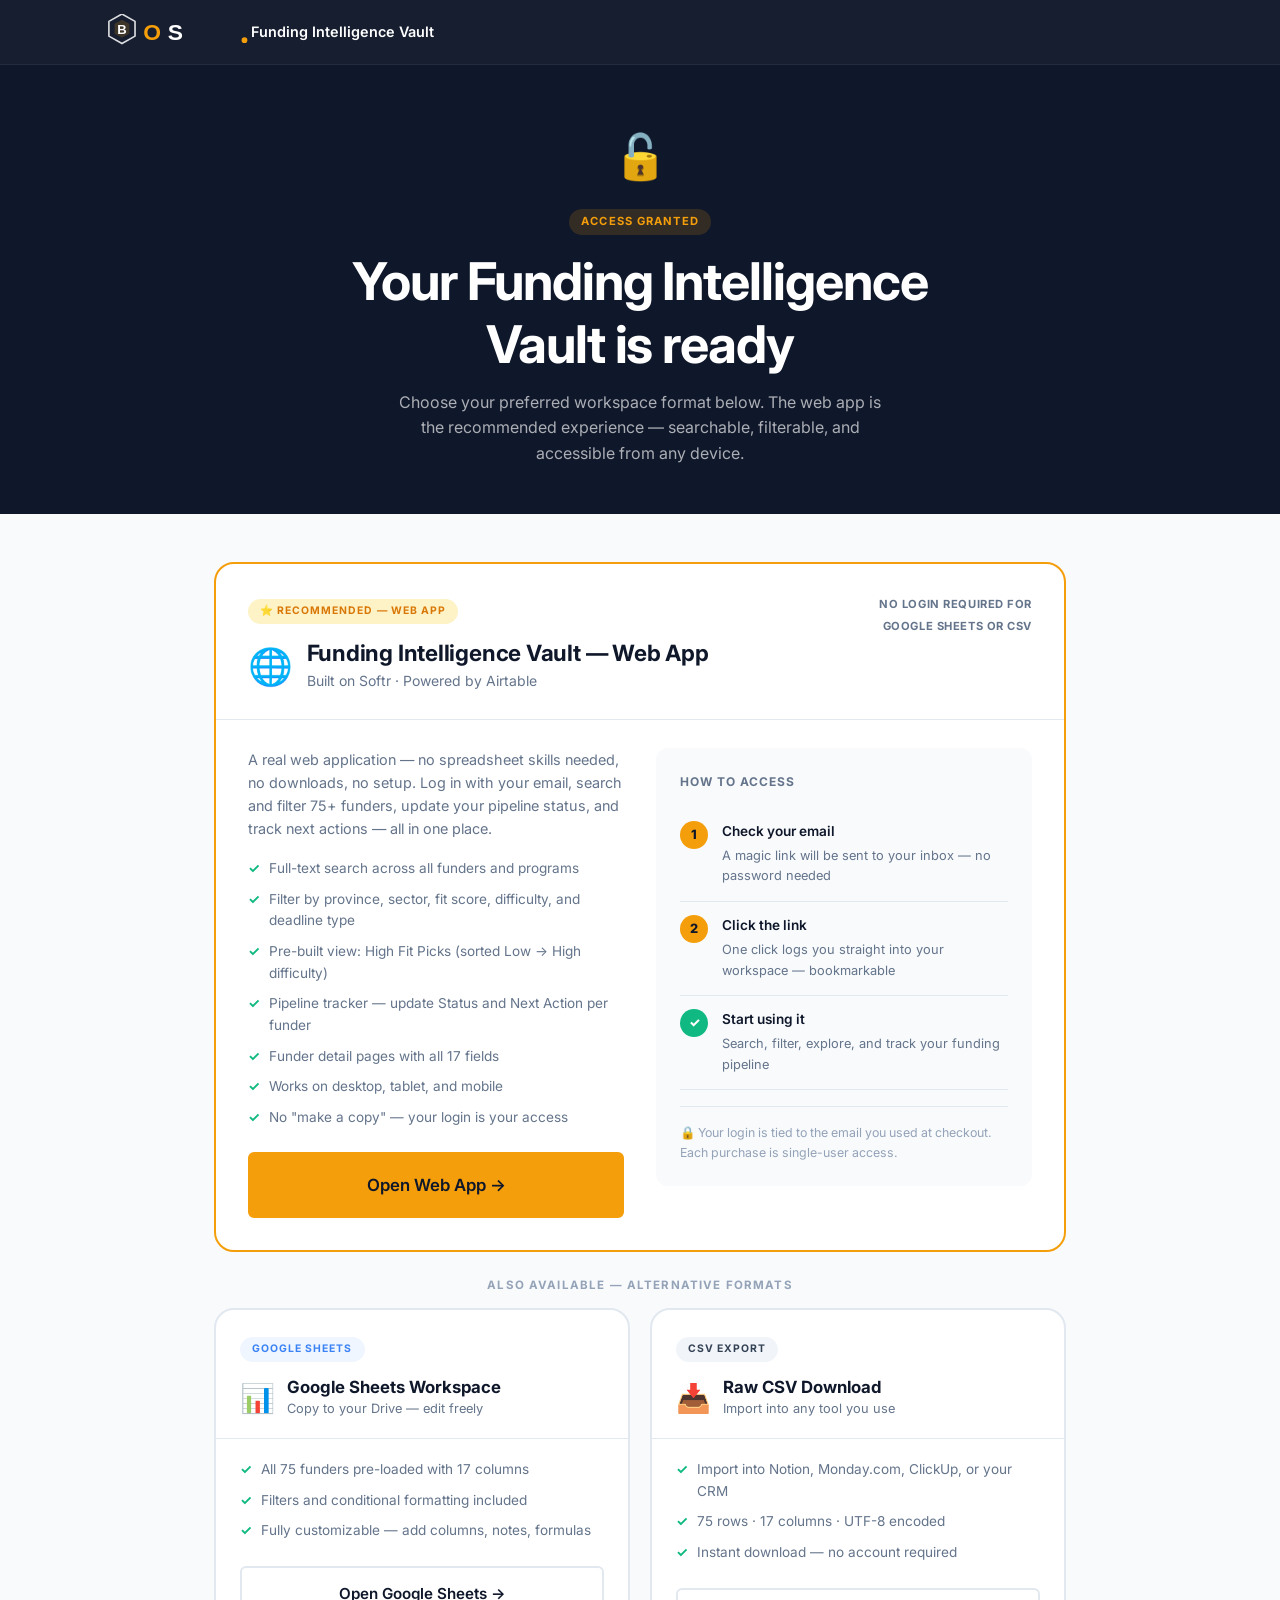
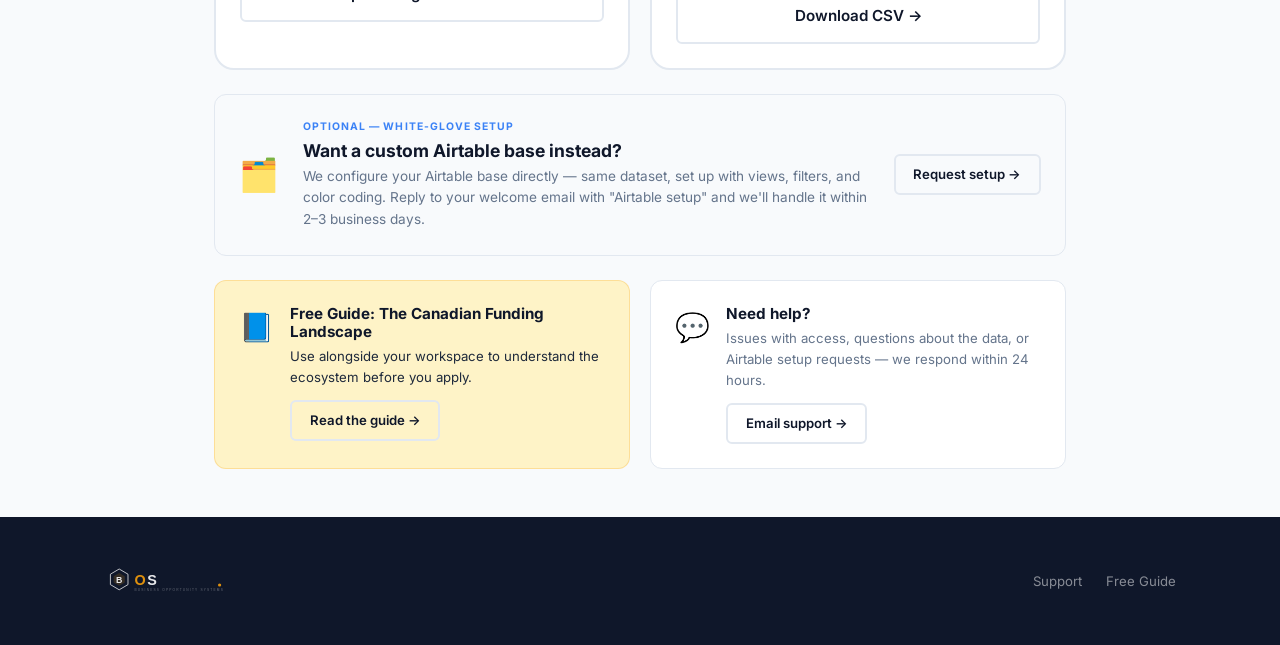
==== commit f8360ae5: "Deploy BOS Option 3 logo sitewide (hexagon monogram) - New nav-specific SVG: hex mark + BOS wordmark" ====
--- a/customer-start.html
+++ b/customer-start.html
@@ -97,7 +97,7 @@
 <nav class="nav">
   <div class="container nav-inner">
     <a href="index.html" class="nav-brand">
-      <span class="nav-brand-name">BOS | Business Opportunity Systems</span>
+      <img src="assets/logos/bos-logo-3-nav.svg" alt="BOS — Business Opportunity Systems" class="nav-logo">
       <span class="nav-product">Funding Intelligence Vault</span>
     </a>
   </div>
@@ -300,7 +300,7 @@
 <!-- Footer -->
 <footer class="footer">
   <div class="container footer-inner">
-    <div class="footer-brand">BOS | Business Opportunity Systems</div>
+    <img src="assets/logos/bos-logo-3-white.svg" alt="BOS — Business Opportunity Systems" class="footer-logo">
     <div class="footer-links">
       <a href="mailto:subscribe@itsdigitally.com">Support</a>
       <a href="guide-full.html">Free Guide</a>
--- a/assets/style.css
+++ b/assets/style.css
@@ -117,8 +117,12 @@
 }
 .nav-brand {
   display: flex;
-  flex-direction: column;
-  gap: 1px;
+  align-items: center;
+}
+.nav-logo {
+  height: 36px;
+  width: auto;
+  display: block;
 }
 .nav-brand-name {
   font-size: .65rem;
@@ -763,6 +767,7 @@
   gap: 1rem;
 }
 .footer-brand { color: rgba(255,255,255,.8); font-weight: 600; font-size: .9rem; }
+.footer-logo { height: 32px; width: auto; display: block; opacity: .9; }
 .footer-links { display: flex; gap: 1.5rem; }
 .footer-links a { color: rgba(255,255,255,.5); transition: color var(--transition); }
 .footer-links a:hover { color: rgba(255,255,255,.9); }
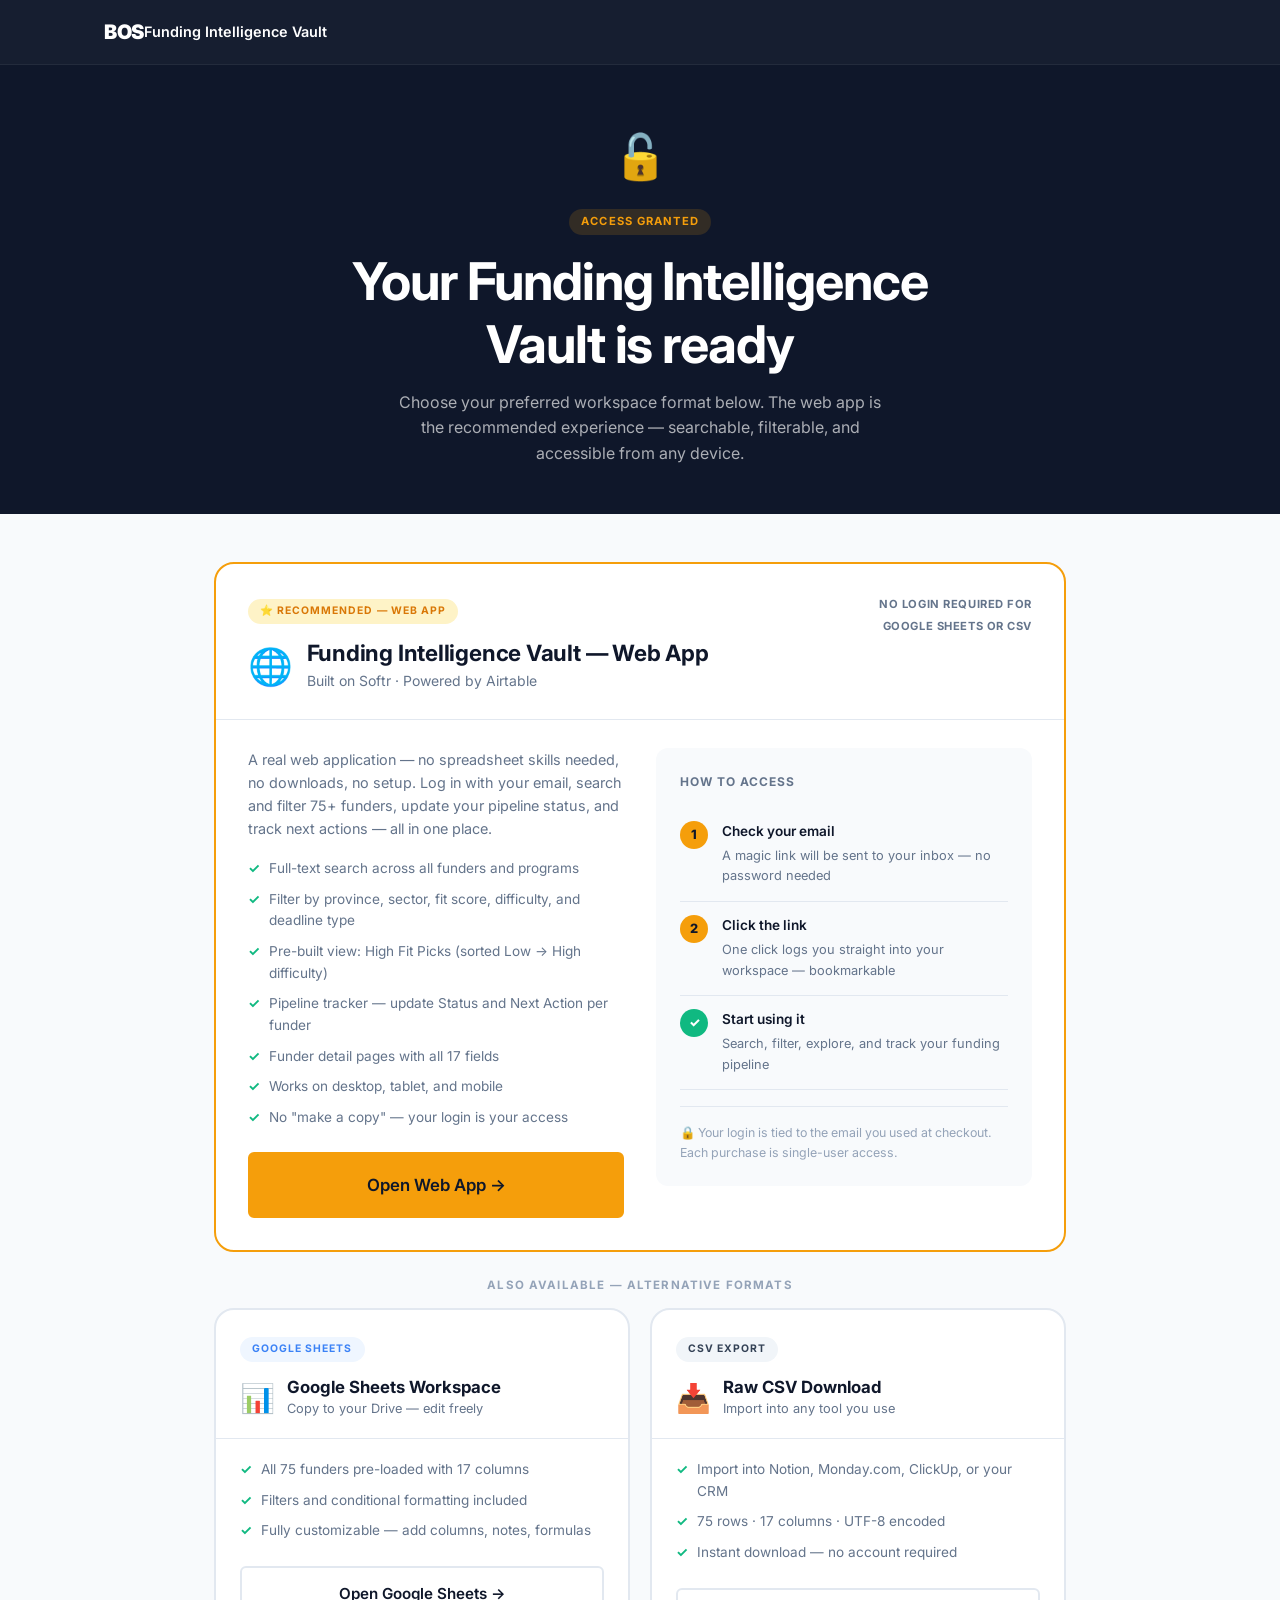
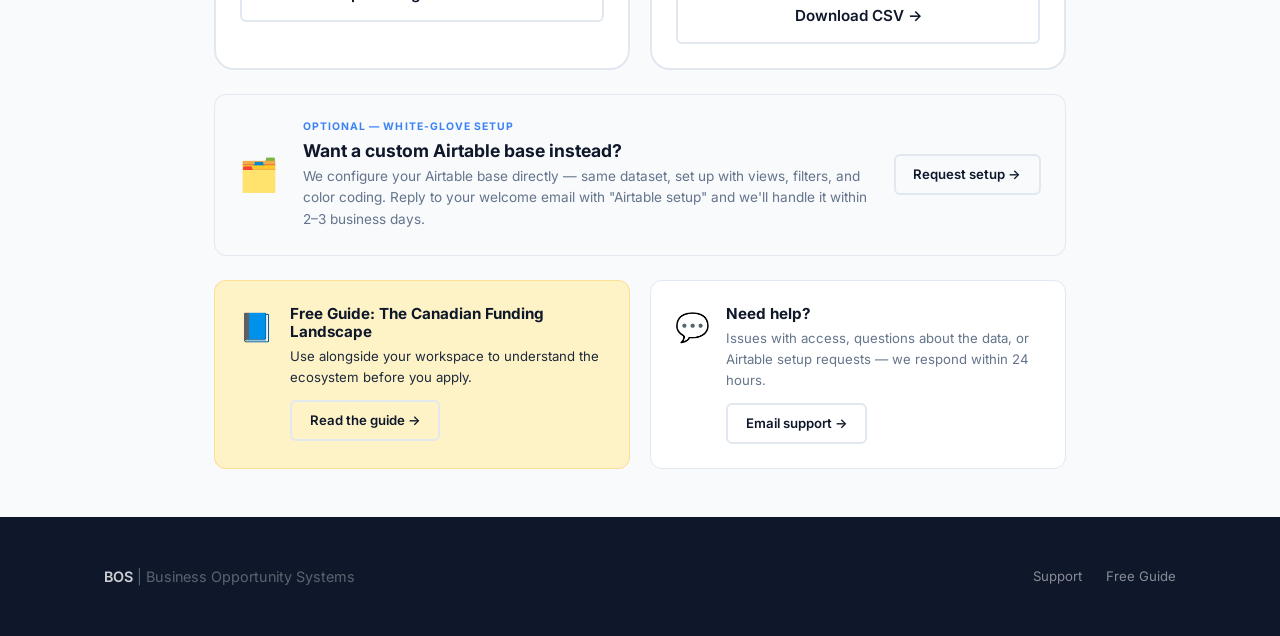
==== commit 171dbe9c: "Premium dark redesign — all white sections replaced - Revert nav/footer from SVG logo back to clean " ====
--- a/customer-start.html
+++ b/customer-start.html
@@ -97,7 +97,7 @@
 <nav class="nav">
   <div class="container nav-inner">
     <a href="index.html" class="nav-brand">
-      <img src="assets/logos/bos-logo-3-nav.svg" alt="BOS — Business Opportunity Systems" class="nav-logo">
+      <span class="nav-brand-name">BOS</span>
       <span class="nav-product">Funding Intelligence Vault</span>
     </a>
   </div>
@@ -300,7 +300,7 @@
 <!-- Footer -->
 <footer class="footer">
   <div class="container footer-inner">
-    <img src="assets/logos/bos-logo-3-white.svg" alt="BOS — Business Opportunity Systems" class="footer-logo">
+    <div class="footer-brand">BOS <span style="opacity:.4;font-weight:400;">| Business Opportunity Systems</span></div>
     <div class="footer-links">
       <a href="mailto:subscribe@itsdigitally.com">Support</a>
       <a href="guide-full.html">Free Guide</a>
--- a/assets/style.css
+++ b/assets/style.css
@@ -125,11 +125,10 @@
   display: block;
 }
 .nav-brand-name {
-  font-size: .65rem;
-  font-weight: 700;
-  letter-spacing: .12em;
-  text-transform: uppercase;
-  color: var(--amber);
+  font-size: 1.25rem;
+  font-weight: 900;
+  letter-spacing: -.02em;
+  color: #fff;
 }
 .nav-product {
   font-size: .9rem;
@@ -493,7 +492,306 @@
   border-radius: 100px;
 }
 
-/* ── What You Get ── */
+/* ── Dark Section Backgrounds ── */
+.dark-section {
+  background: linear-gradient(160deg, #080f1e 0%, #0d1a30 50%, #0a1525 100%);
+  position: relative;
+  overflow: hidden;
+}
+.dark-section::before {
+  content: '';
+  position: absolute;
+  top: -200px; right: -200px;
+  width: 600px; height: 600px;
+  background: radial-gradient(circle, rgba(245,158,11,.07) 0%, transparent 65%);
+  pointer-events: none;
+}
+.dark-section-alt {
+  background: linear-gradient(160deg, #0b1425 0%, #0f1d35 60%, #0b1525 100%);
+  position: relative;
+  overflow: hidden;
+}
+.dark-section-alt::after {
+  content: '';
+  position: absolute;
+  bottom: -150px; left: -150px;
+  width: 450px; height: 450px;
+  background: radial-gradient(circle, rgba(59,130,246,.06) 0%, transparent 65%);
+  pointer-events: none;
+}
+
+/* ── Vault Deliverable Grid ── */
+.vault-grid {
+  display: grid;
+  grid-template-columns: 1fr 1fr;
+  gap: 1px;
+  background: rgba(255,255,255,.05);
+  border-radius: var(--radius-lg);
+  overflow: hidden;
+  border: 1px solid rgba(255,255,255,.08);
+  margin-top: 3.5rem;
+}
+.vault-card {
+  background: rgba(255,255,255,.03);
+  padding: 2.25rem;
+  position: relative;
+  display: flex;
+  flex-direction: column;
+  gap: .85rem;
+  transition: background var(--transition);
+}
+.vault-card:hover { background: rgba(255,255,255,.055); }
+.vault-card--primary {
+  grid-column: 1 / -1;
+  background: rgba(245,158,11,.05);
+  border-bottom: 1px solid rgba(255,255,255,.05);
+}
+.vault-card--primary:hover { background: rgba(245,158,11,.08); }
+.vault-card--bonus {
+  grid-column: 1 / -1;
+  background: rgba(245,158,11,.04);
+  border-top: 1px solid rgba(255,255,255,.05);
+}
+.vault-card--bonus:hover { background: rgba(245,158,11,.07); }
+.vault-card-badge {
+  position: absolute;
+  top: 1.25rem; right: 1.25rem;
+  font-size: .6rem;
+  font-weight: 700;
+  letter-spacing: .1em;
+  text-transform: uppercase;
+  padding: .25rem .6rem;
+  border-radius: 100px;
+  background: rgba(245,158,11,.15);
+  color: var(--amber);
+  border: 1px solid rgba(245,158,11,.25);
+}
+.vault-card-badge--gold {
+  background: rgba(245,158,11,.2);
+  color: #fbbf24;
+  border-color: rgba(245,158,11,.35);
+}
+.vault-card-inner {
+  display: grid;
+  grid-template-columns: 1.1fr 1fr;
+  gap: 2.5rem;
+  align-items: start;
+}
+.vault-card-left { display: flex; flex-direction: column; gap: .75rem; }
+.vault-card-right {
+  background: rgba(0,0,0,.2);
+  border: 1px solid rgba(255,255,255,.07);
+  border-radius: var(--radius);
+  padding: 1.5rem;
+}
+.vault-feature-list-label {
+  font-size: .65rem;
+  font-weight: 700;
+  letter-spacing: .12em;
+  text-transform: uppercase;
+  color: rgba(255,255,255,.35);
+  margin-bottom: 1rem;
+}
+.vault-feature-list {
+  list-style: none;
+  display: flex;
+  flex-direction: column;
+  gap: .6rem;
+}
+.vault-feature-list li {
+  font-size: .84rem;
+  color: rgba(255,255,255,.65);
+  padding-left: 1.1rem;
+  position: relative;
+  line-height: 1.5;
+}
+.vault-feature-list li::before {
+  content: '';
+  position: absolute;
+  left: 0; top: .55em;
+  width: 5px; height: 5px;
+  border-radius: 50%;
+  background: var(--amber);
+  opacity: .7;
+}
+.vault-icon-wrap {
+  width: 44px; height: 44px;
+  border-radius: 10px;
+  background: rgba(245,158,11,.1);
+  border: 1px solid rgba(245,158,11,.18);
+  display: flex;
+  align-items: center;
+  justify-content: center;
+  color: var(--amber);
+  flex-shrink: 0;
+}
+.vault-icon-wrap--lg { width: 56px; height: 56px; border-radius: 14px; }
+.vault-card-title {
+  font-size: 1.05rem;
+  font-weight: 700;
+  color: #fff;
+  line-height: 1.3;
+}
+.vault-card-desc {
+  font-size: .875rem;
+  color: rgba(255,255,255,.5);
+  line-height: 1.65;
+  margin: 0;
+}
+.vault-pills { display: flex; flex-wrap: wrap; gap: .4rem; margin-top: .25rem; }
+.vpill {
+  font-size: .7rem;
+  font-weight: 600;
+  padding: .2rem .65rem;
+  border-radius: 100px;
+  letter-spacing: .04em;
+}
+.vpill-amber { background: rgba(245,158,11,.15); color: #fbbf24; border: 1px solid rgba(245,158,11,.25); }
+.vpill-green { background: rgba(16,185,129,.12); color: #34d399; border: 1px solid rgba(16,185,129,.2); }
+.vpill-blue  { background: rgba(59,130,246,.12);  color: #60a5fa; border: 1px solid rgba(59,130,246,.2); }
+.btn-ghost-amber {
+  display: inline-flex;
+  align-items: center;
+  gap: .4rem;
+  font-size: .875rem;
+  font-weight: 600;
+  color: var(--amber);
+  border: 1px solid rgba(245,158,11,.35);
+  padding: .5rem 1.1rem;
+  border-radius: var(--radius-sm);
+  transition: background var(--transition), border-color var(--transition);
+}
+.btn-ghost-amber:hover { background: rgba(245,158,11,.1); border-color: rgba(245,158,11,.6); }
+
+/* ── Testimonials Dark ── */
+.tcard-grid {
+  display: grid;
+  grid-template-columns: repeat(3, 1fr);
+  gap: 1px;
+  background: rgba(255,255,255,.05);
+  border-radius: var(--radius-lg);
+  overflow: hidden;
+  border: 1px solid rgba(255,255,255,.07);
+  margin-top: 3.5rem;
+}
+.tcard {
+  background: rgba(255,255,255,.03);
+  padding: 2.25rem;
+  display: flex;
+  flex-direction: column;
+  gap: 1.25rem;
+  transition: background var(--transition);
+}
+.tcard:hover { background: rgba(255,255,255,.06); }
+.tcard-icon {
+  width: 24px;
+  height: 18px;
+  color: var(--amber);
+  opacity: .45;
+  flex-shrink: 0;
+}
+.tcard-quote {
+  font-size: .9rem;
+  color: rgba(255,255,255,.7);
+  line-height: 1.75;
+  font-style: italic;
+  flex: 1;
+}
+.tcard-author {
+  display: flex;
+  align-items: center;
+  gap: .85rem;
+  padding-top: 1.25rem;
+  border-top: 1px solid rgba(255,255,255,.07);
+}
+.tcard-avatar {
+  width: 40px; height: 40px;
+  border-radius: 50%;
+  background: linear-gradient(135deg, rgba(245,158,11,.25), rgba(245,158,11,.05));
+  border: 1px solid rgba(245,158,11,.3);
+  display: flex;
+  align-items: center;
+  justify-content: center;
+  font-size: .78rem;
+  font-weight: 700;
+  color: var(--amber);
+  flex-shrink: 0;
+}
+.tcard-name { font-size: .875rem; font-weight: 600; color: #fff; }
+.tcard-role { font-size: .75rem; color: rgba(255,255,255,.4); margin-top: .15rem; }
+
+/* ── Pricing V2 ── */
+.pricing-wrap { display: flex; justify-content: center; margin-top: 3.5rem; }
+.pricing-card-v2 {
+  background: rgba(255,255,255,.04);
+  border: 1px solid rgba(255,255,255,.1);
+  border-radius: var(--radius-lg);
+  overflow: hidden;
+  width: 100%;
+  max-width: 600px;
+  box-shadow: 0 0 80px rgba(245,158,11,.06), 0 0 0 1px rgba(245,158,11,.1);
+}
+.pricing-card-header {
+  background: rgba(245,158,11,.06);
+  border-bottom: 1px solid rgba(255,255,255,.07);
+  padding: 2.5rem 2.5rem 2rem;
+}
+.pricing-product-label {
+  font-size: .65rem;
+  font-weight: 700;
+  letter-spacing: .15em;
+  text-transform: uppercase;
+  color: var(--amber);
+}
+.pricing-card-body { padding: 2rem 2.5rem 2.5rem; }
+
+/* ── FAQ Dark ── */
+.faq-list {
+  max-width: 720px;
+  margin: 3rem auto 0;
+  display: flex;
+  flex-direction: column;
+}
+.faq-item-dark {
+  padding: 1.5rem 0;
+  border-bottom: 1px solid rgba(255,255,255,.07);
+  position: relative;
+  padding-left: 1.25rem;
+}
+.faq-item-dark::before {
+  content: '';
+  position: absolute;
+  left: 0; top: 1.75rem;
+  width: 3px; height: calc(100% - 3.5rem);
+  background: rgba(245,158,11,.0);
+  border-radius: 2px;
+  transition: background .25s ease;
+}
+.faq-item-dark:hover::before { background: rgba(245,158,11,.5); }
+.faq-q-dark {
+  font-size: .975rem;
+  font-weight: 600;
+  color: #fff;
+  margin-bottom: .6rem;
+  line-height: 1.4;
+}
+.faq-a-dark {
+  font-size: .875rem;
+  color: rgba(255,255,255,.5);
+  line-height: 1.7;
+}
+
+/* ── Responsive for new sections ── */
+@media (max-width: 860px) {
+  .vault-grid { grid-template-columns: 1fr; }
+  .vault-card--primary, .vault-card--bonus { grid-column: 1; }
+  .vault-card-inner { grid-template-columns: 1fr; gap: 1.5rem; }
+  .tcard-grid { grid-template-columns: 1fr; }
+  .pricing-card-v2 { max-width: 100%; }
+  .pricing-card-header, .pricing-card-body { padding-left: 1.75rem; padding-right: 1.75rem; }
+}
+
+/* ── What You Get (legacy, kept for other pages) ── */
 .deliverable-card {
   background: var(--card);
   border: 1px solid var(--border);
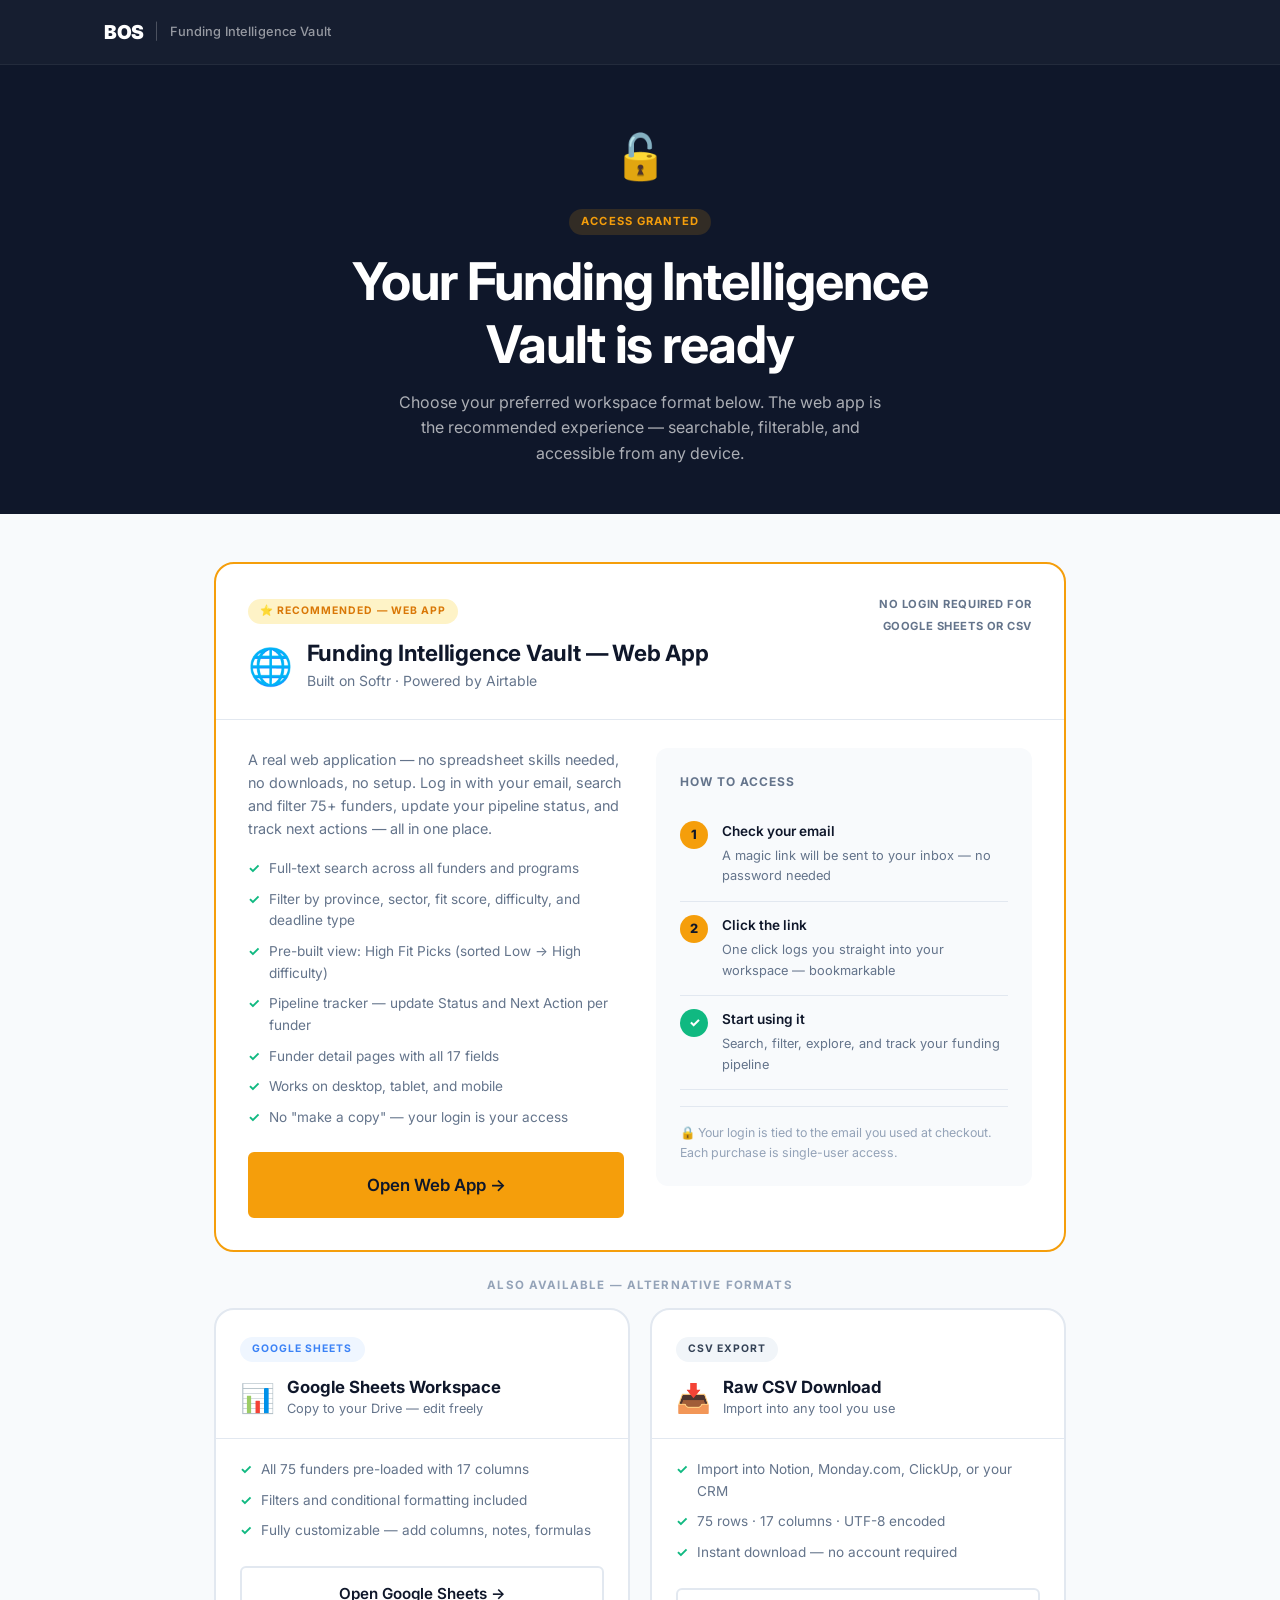
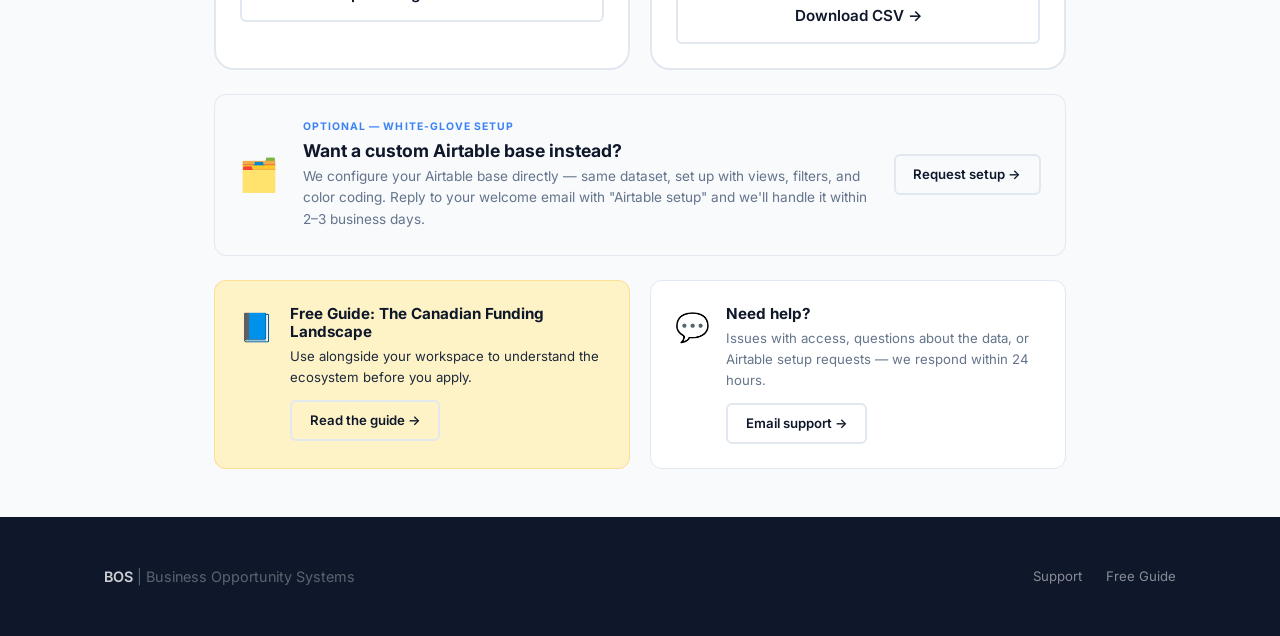
==== commit d4f837e2: "Fix site layout, nav alignment, and mobile responsiveness - Nav: add separator between BOS and produ" ====
--- a/customer-start.html
+++ b/customer-start.html
@@ -98,6 +98,7 @@
   <div class="container nav-inner">
     <a href="index.html" class="nav-brand">
       <span class="nav-brand-name">BOS</span>
+      <span class="nav-brand-sep">|</span>
       <span class="nav-product">Funding Intelligence Vault</span>
     </a>
   </div>
--- a/assets/style.css
+++ b/assets/style.css
@@ -97,7 +97,14 @@
 }
 @media (max-width: 640px) {
   .grid-2, .grid-3, .grid-4 { grid-template-columns: 1fr; }
-  .section { padding: 3.5rem 0; }
+  .section { padding: 3rem 0; }
+  .hero { padding: 3rem 0 2.5rem; }
+  .hero .grid-2 { gap: 0 !important; }
+  .hero-preview { display: none; }
+  .hero-actions { flex-direction: column; gap: .75rem; }
+  .hero-actions .btn { width: 100%; justify-content: center; }
+  .hero-social-proof { gap: 1rem; }
+  .hero-sub { font-size: .975rem; }
 }
 
 /* ── Nav ── */
@@ -113,11 +120,17 @@
   display: flex;
   align-items: center;
   justify-content: space-between;
-  height: 64px;
+  gap: 1rem;
+  min-height: 64px;
+  padding-top: .75rem;
+  padding-bottom: .75rem;
 }
 .nav-brand {
   display: flex;
   align-items: center;
+  gap: .55rem;
+  text-decoration: none;
+  flex-shrink: 0;
 }
 .nav-logo {
   height: 36px;
@@ -125,15 +138,24 @@
   display: block;
 }
 .nav-brand-name {
-  font-size: 1.25rem;
+  font-size: 1.2rem;
   font-weight: 900;
   letter-spacing: -.02em;
   color: #fff;
+  white-space: nowrap;
+}
+.nav-brand-sep {
+  color: rgba(255,255,255,.25);
+  font-weight: 300;
+  font-size: 1rem;
+  margin: 0 .1rem;
 }
 .nav-product {
-  font-size: .9rem;
-  font-weight: 600;
-  color: #fff;
+  font-size: .8rem;
+  font-weight: 500;
+  color: rgba(255,255,255,.55);
+  white-space: nowrap;
+  letter-spacing: .01em;
 }
 .nav-links {
   display: flex;
@@ -148,18 +170,23 @@
 }
 .nav-links a:hover { color: #fff; }
 .nav-cta {
-  font-size: .85rem;
-  font-weight: 600;
+  font-size: .8rem;
+  font-weight: 700;
   color: var(--navy) !important;
   background: var(--amber);
-  padding: .5rem 1.25rem;
+  padding: .5rem 1.1rem;
   border-radius: var(--radius-sm);
+  white-space: nowrap;
+  flex-shrink: 0;
   transition: background var(--transition);
 }
 .nav-cta:hover { background: var(--amber-dk) !important; color: #fff !important; }
 
 @media (max-width: 768px) {
   .nav-links { display: none; }
+  .nav-product, .nav-brand-sep { display: none; }
+  .nav-brand-name { font-size: 1.15rem; }
+  .nav-cta { font-size: .78rem; padding: .45rem .9rem; }
 }
 
 /* ── Buttons ── */
@@ -789,6 +816,13 @@
   .tcard-grid { grid-template-columns: 1fr; }
   .pricing-card-v2 { max-width: 100%; }
   .pricing-card-header, .pricing-card-body { padding-left: 1.75rem; padding-right: 1.75rem; }
+}
+@media (max-width: 520px) {
+  .vault-card { padding: 1.75rem 1.5rem; }
+  .vault-card--bonus .bonus-inner { grid-template-columns: 1fr !important; gap: 1rem !important; }
+  .vault-card--bonus .bonus-inner .vault-icon-wrap--lg { display: none; }
+  .pricing-card-header { padding: 1.75rem 1.5rem 1.25rem; }
+  .pricing-card-body { padding: 1.5rem; }
 }
 
 /* ── What You Get (legacy, kept for other pages) ── */
@@ -1193,8 +1227,10 @@
   font-weight: 500;
 }
 @media (max-width: 640px) {
-  .sticky-cta-inner { flex-direction: column; }
-  .sticky-cta .btn  { width: 100%; justify-content: center; }
+  .sticky-cta { padding: .65rem 1rem; }
+  .sticky-cta-inner { flex-direction: row; gap: .75rem; align-items: center; }
+  .sticky-cta-text { font-size: .72rem; white-space: nowrap; overflow: hidden; text-overflow: ellipsis; }
+  .sticky-cta .btn  { font-size: .78rem; padding: .5rem 1rem; white-space: nowrap; flex-shrink: 0; }
 }
 
 /* ── Announcement bar ── */
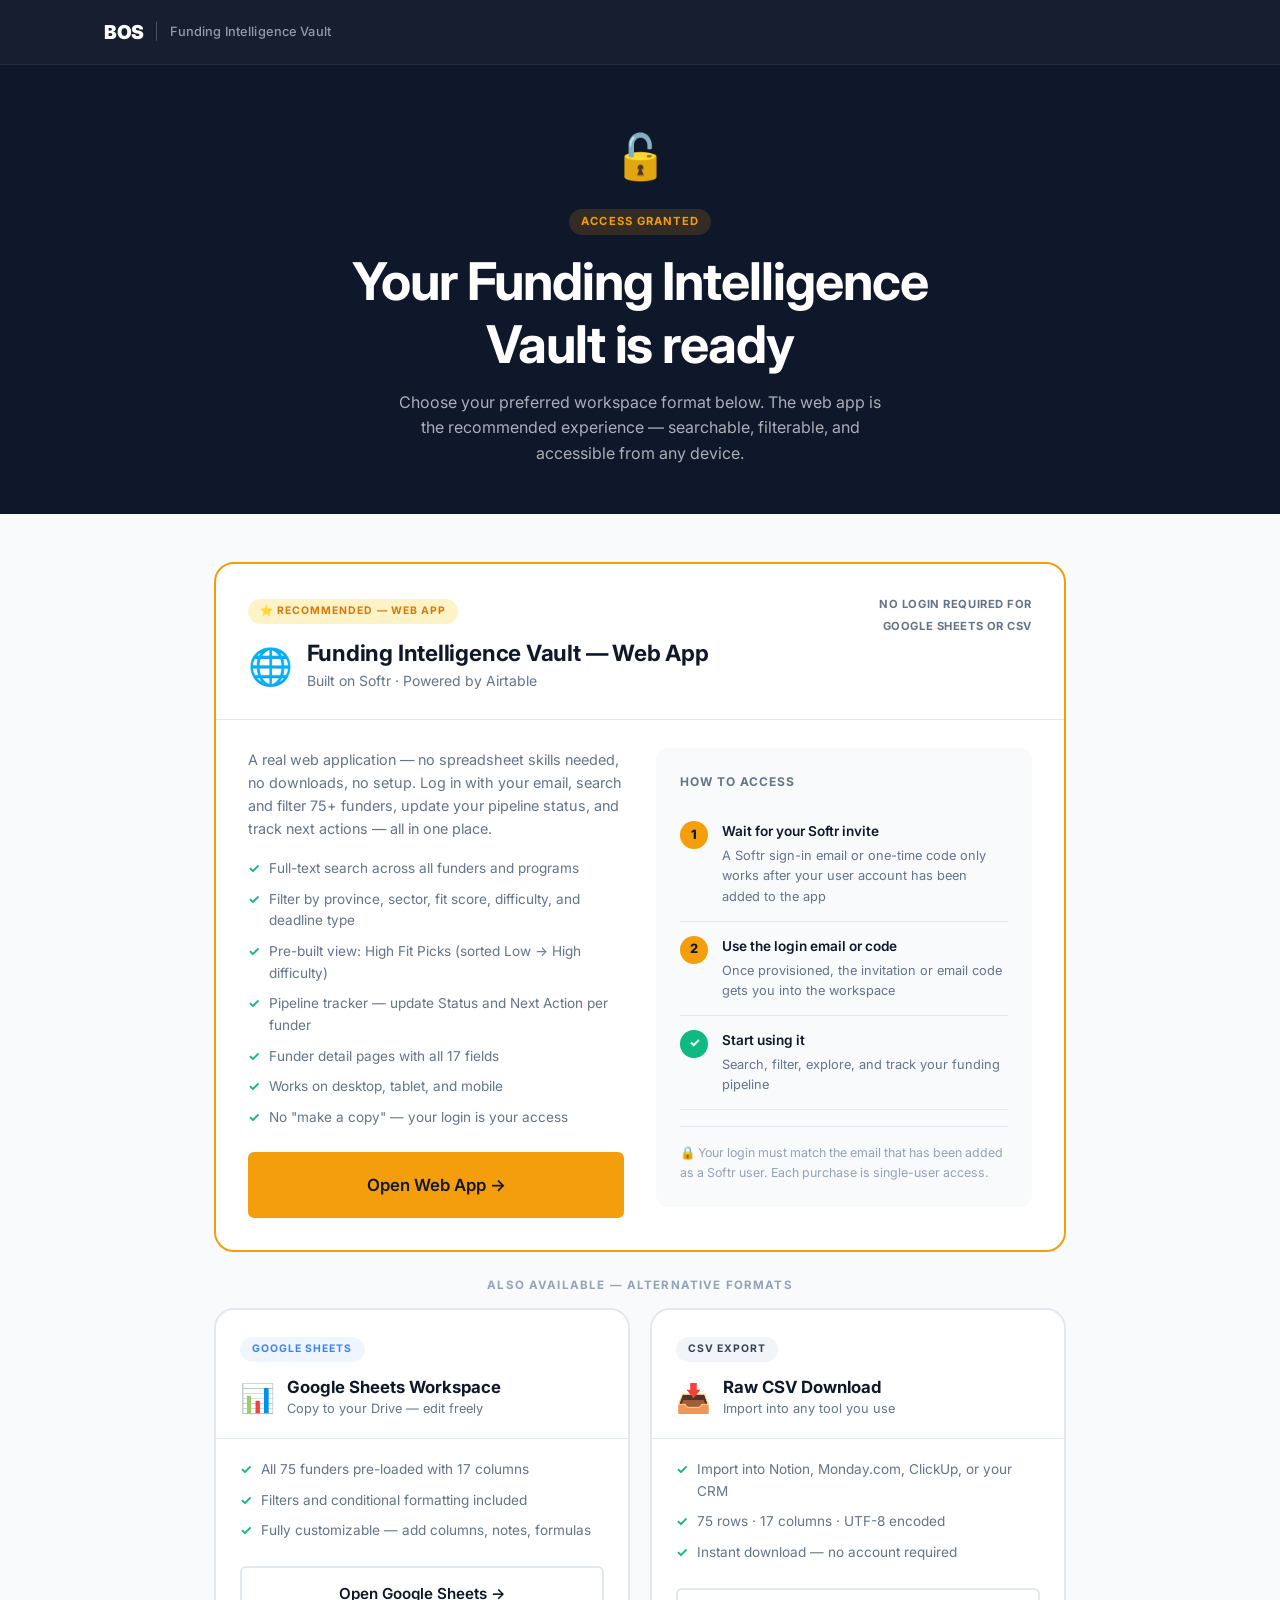
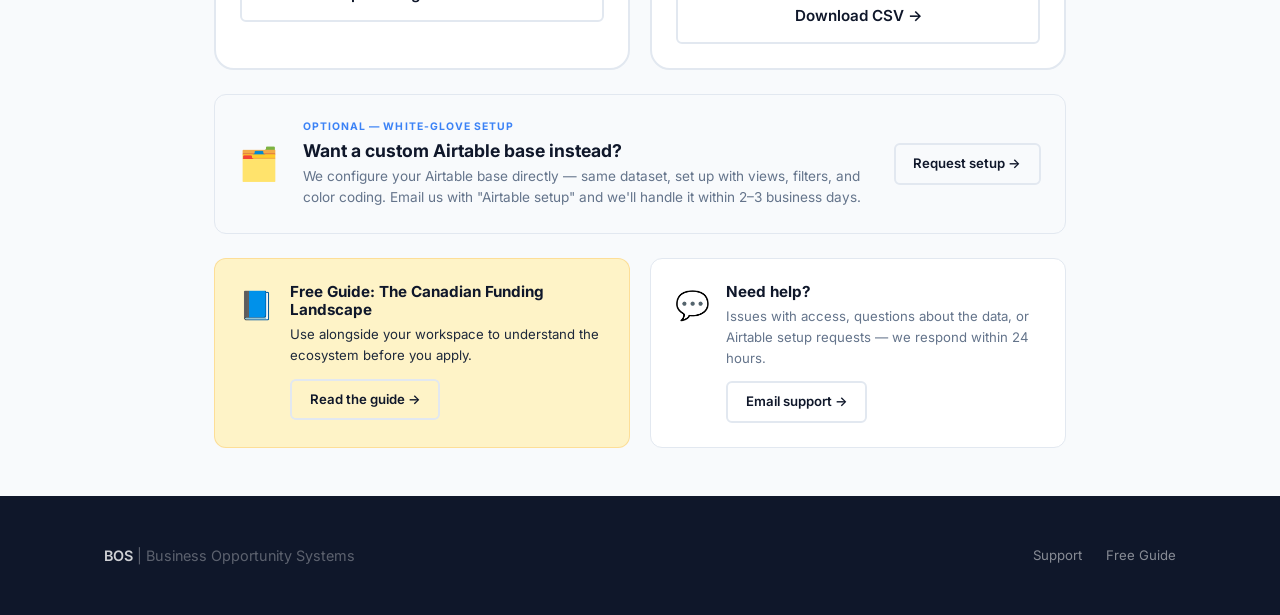
==== commit f234030d: "Add post-purchase provisioning webhook" ====
--- a/customer-start.html
+++ b/customer-start.html
@@ -166,7 +166,7 @@
               <span style="font-size:1.25rem;">⏳</span>
               <div>
                 <div style="font-weight:600; color:var(--navy-mid); margin-bottom:.15rem;">Web app launching soon</div>
-                <div>Your access link will be sent by email within 24 hours. Questions? <a href="mailto:subscribe@itsdigitally.com" style="color:var(--amber-dk); text-decoration:underline;">Email us</a></div>
+                <div>Your Softr access needs to be provisioned to your buyer email before sign-in works. Questions? <a href="mailto:subscribe@itsdigitally.com" style="color:var(--amber-dk); text-decoration:underline;">Email us</a></div>
               </div>
             </div>
           </div>
@@ -177,15 +177,15 @@
             <div class="how-step">
               <div class="step-badge" style="background:var(--amber); color:var(--navy);">1</div>
               <div>
-                <div style="font-size:.85rem; font-weight:600; color:var(--navy); margin-bottom:.2rem;">Check your email</div>
-                <div style="font-size:.8rem; color:var(--muted);">A magic link will be sent to your inbox — no password needed</div>
+                <div style="font-size:.85rem; font-weight:600; color:var(--navy); margin-bottom:.2rem;">Wait for your Softr invite</div>
+                <div style="font-size:.8rem; color:var(--muted);">A Softr sign-in email or one-time code only works after your user account has been added to the app</div>
               </div>
             </div>
             <div class="how-step">
               <div class="step-badge" style="background:var(--amber); color:var(--navy);">2</div>
               <div>
-                <div style="font-size:.85rem; font-weight:600; color:var(--navy); margin-bottom:.2rem;">Click the link</div>
-                <div style="font-size:.8rem; color:var(--muted);">One click logs you straight into your workspace — bookmarkable</div>
+                <div style="font-size:.85rem; font-weight:600; color:var(--navy); margin-bottom:.2rem;">Use the login email or code</div>
+                <div style="font-size:.8rem; color:var(--muted);">Once provisioned, the invitation or email code gets you into the workspace</div>
               </div>
             </div>
             <div class="how-step">
@@ -196,7 +196,7 @@
               </div>
             </div>
             <div style="margin-top:1rem; padding-top:1rem; border-top:1px solid var(--border); font-size:.775rem; color:var(--light);">
-              🔒 Your login is tied to the email you used at checkout. Each purchase is single-user access.
+              🔒 Your login must match the email that has been added as a Softr user. Each purchase is single-user access.
             </div>
           </div>
         </div>
@@ -270,7 +270,7 @@
       <div style="flex:1; min-width:200px;">
         <div style="font-size:.65rem; font-weight:700; letter-spacing:.1em; text-transform:uppercase; color:var(--blue); margin-bottom:.25rem;">Optional — White-Glove Setup</div>
         <h4 style="margin-bottom:.3rem;">Want a custom Airtable base instead?</h4>
-        <p style="font-size:.85rem; margin:0;">We configure your Airtable base directly — same dataset, set up with views, filters, and color coding. Reply to your welcome email with "Airtable setup" and we'll handle it within 2–3 business days.</p>
+        <p style="font-size:.85rem; margin:0;">We configure your Airtable base directly — same dataset, set up with views, filters, and color coding. Email us with "Airtable setup" and we'll handle it within 2–3 business days.</p>
       </div>
       <a href="mailto:subscribe@itsdigitally.com?subject=Airtable%20Setup%20Request" class="btn btn-secondary btn-sm" style="flex-shrink:0;" data-external>Request setup →</a>
     </div>
